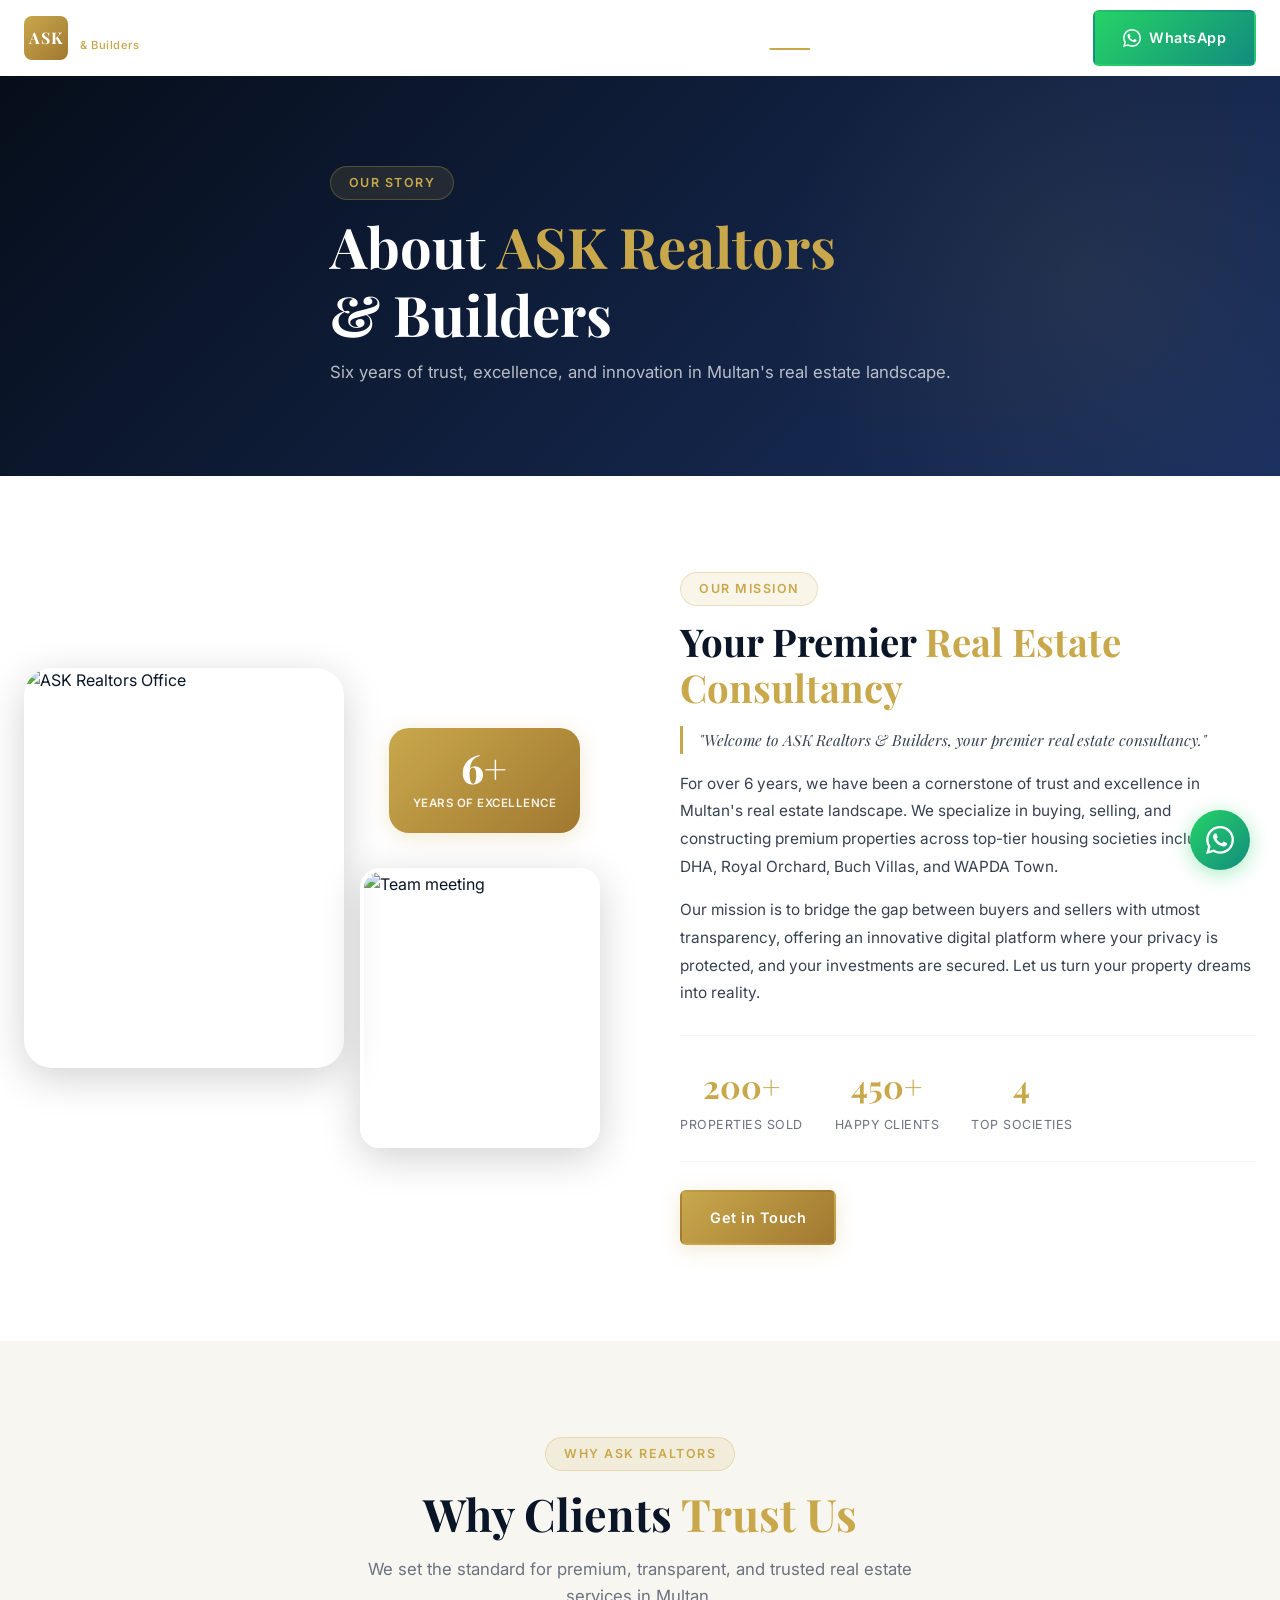
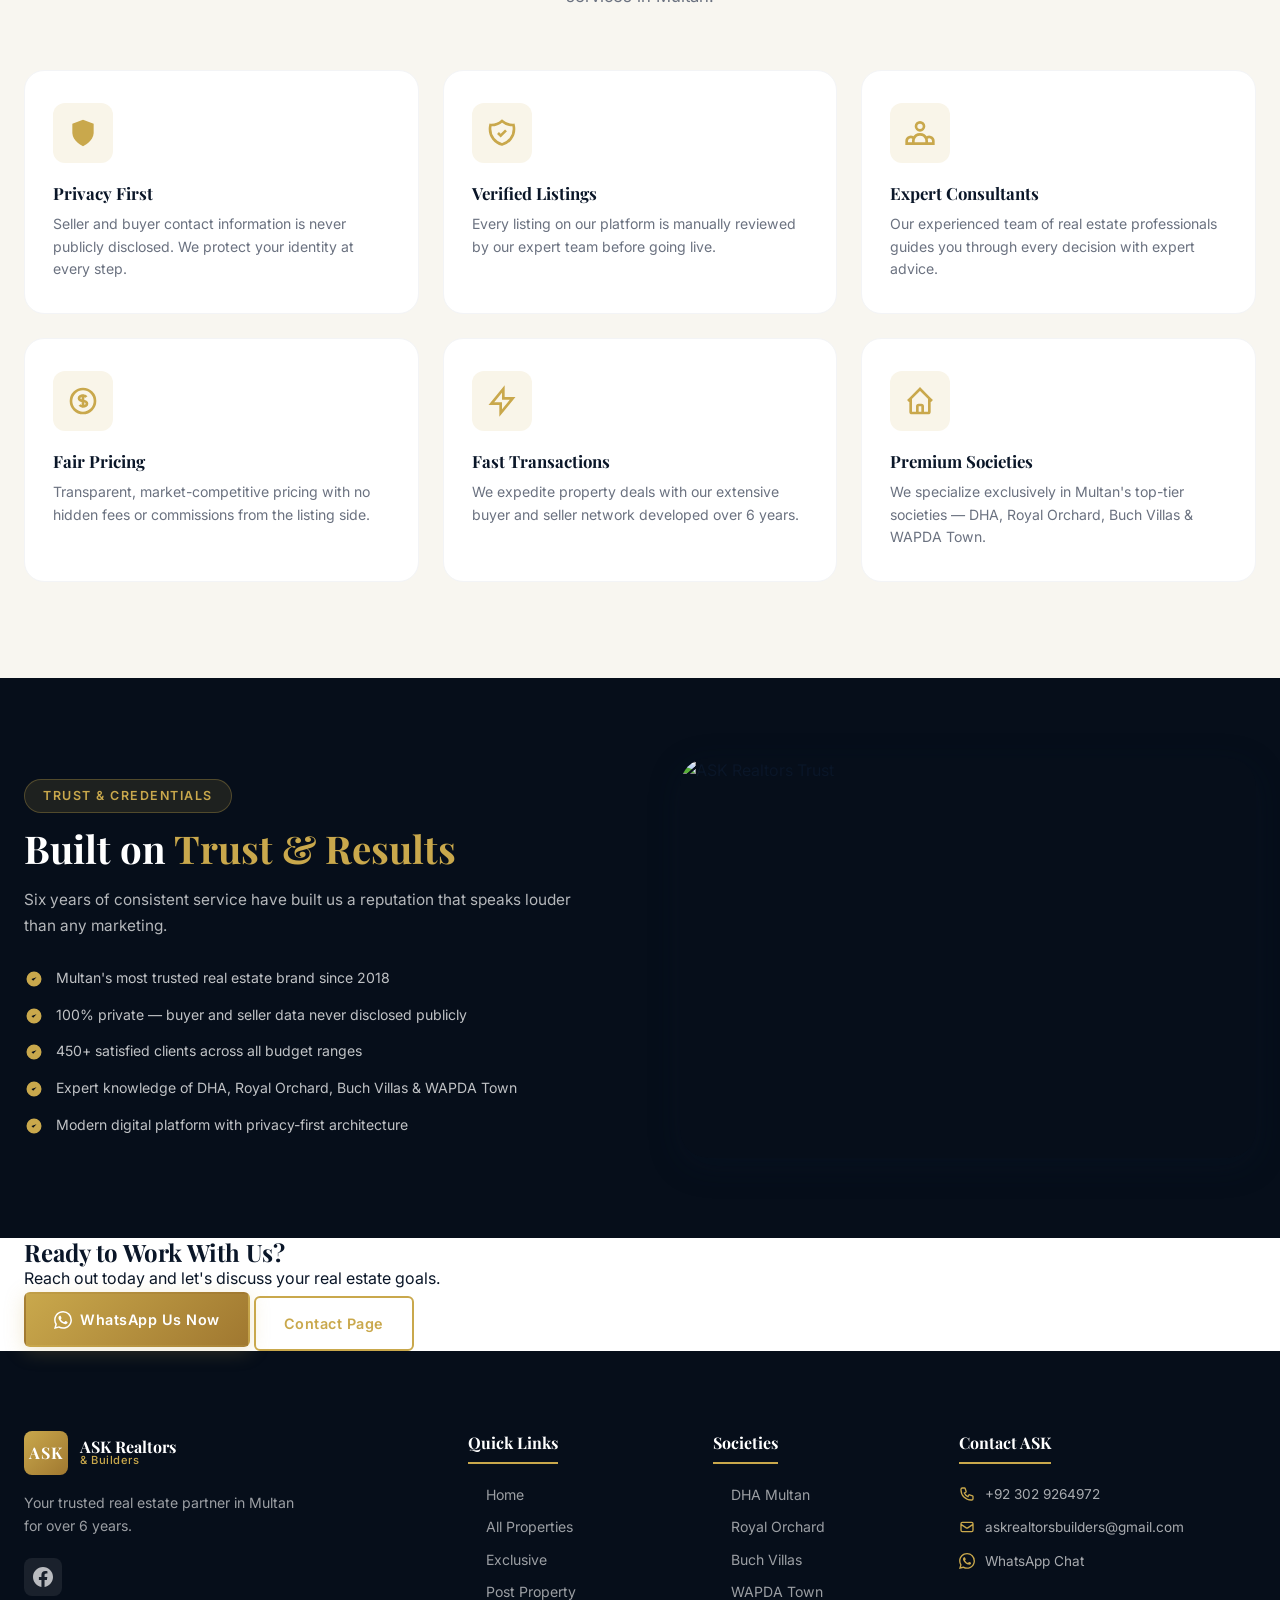
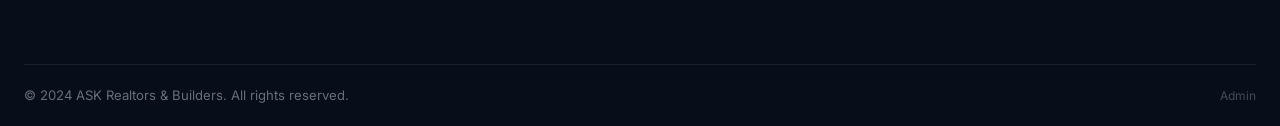
==== about.html @ 7bc3d7b8 "Add files via upload" ====
<!DOCTYPE html>
<html lang="en">
<head>
  <meta charset="UTF-8" />
  <meta name="viewport" content="width=device-width, initial-scale=1.0" />
  <title>About Us | ASK Realtors & Builders</title>
  <meta name="description" content="ASK Realtors & Builders — 6 years of trust and excellence in Multan's real estate market. Learn about our story, mission, and values." />
  <link rel="preconnect" href="https://fonts.googleapis.com" />
  <link rel="preconnect" href="https://fonts.gstatic.com" crossorigin />
  <link href="https://fonts.googleapis.com/css2?family=Playfair+Display:wght@400;500;600;700;800&family=Inter:wght@300;400;500;600;700&display=swap" rel="stylesheet" />
  <link rel="stylesheet" href="css/main.css" />
  <link rel="stylesheet" href="css/about.css" />
</head>
<body>

<nav class="navbar scrolled" id="navbar">
  <div class="nav-container">
    <a href="index.html" class="nav-logo"><div class="logo-icon">ASK</div><div class="logo-text"><span class="logo-name">ASK Realtors</span><span class="logo-sub">& Builders</span></div></a>
    <ul class="nav-links" id="navLinks">
      <li><a href="index.html" class="nav-link">Home</a></li>
      <li><a href="listings.html" class="nav-link">Properties</a></li>
      <li><a href="exclusive.html" class="nav-link">Exclusive</a></li>
      <li><a href="submit.html" class="nav-link">Post Property</a></li>
      <li><a href="about.html" class="nav-link active">About</a></li>
      <li><a href="contact.html" class="nav-link">Contact</a></li>
    </ul>
    <div class="nav-cta"><a href="https://wa.me/923029264972" target="_blank" class="btn btn-whatsapp"><svg width="18" height="18" viewBox="0 0 24 24" fill="currentColor"><path d="M17.472 14.382c-.297-.149-1.758-.867-2.03-.967-.273-.099-.471-.148-.67.15-.197.297-.767.966-.94 1.164-.173.199-.347.223-.644.075-.297-.15-1.255-.463-2.39-1.475-.883-.788-1.48-1.761-1.653-2.059-.173-.297-.018-.458.13-.606.134-.133.298-.347.446-.52.149-.174.198-.298.298-.497.099-.198.05-.371-.025-.52-.075-.149-.669-1.612-.916-2.207-.242-.579-.487-.5-.669-.51-.173-.008-.371-.01-.57-.01-.198 0-.52.074-.792.372-.272.297-1.04 1.016-1.04 2.479 0 1.462 1.065 2.875 1.213 3.074.149.198 2.096 3.2 5.077 4.487.709.306 1.262.489 1.694.625.712.227 1.36.195 1.871.118.571-.085 1.758-.719 2.006-1.413.248-.694.248-1.289.173-1.413-.074-.124-.272-.198-.57-.347m-5.421 7.403h-.004a9.87 9.87 0 01-5.031-1.378l-.361-.214-3.741.982.998-3.648-.235-.374a9.86 9.86 0 01-1.51-5.26c.001-5.45 4.436-9.884 9.888-9.884 2.64 0 5.122 1.03 6.988 2.898a9.825 9.825 0 012.893 6.994c-.003 5.45-4.437 9.884-9.885 9.884m8.413-18.297A11.815 11.815 0 0012.05 0C5.495 0 .16 5.335.157 11.892c0 2.096.547 4.142 1.588 5.945L.057 24l6.305-1.654a11.882 11.882 0 005.683 1.448h.005c6.554 0 11.89-5.335 11.893-11.893a11.821 11.821 0 00-3.48-8.413z"/></svg>WhatsApp</a><button class="nav-toggle" id="navToggle"><span></span><span></span><span></span></button></div>
  </div>
</nav>

<!-- About Hero -->
<section class="about-hero">
  <div class="about-hero-overlay"></div>
  <div class="container">
    <div class="about-hero-content">
      <div class="section-badge">Our Story</div>
      <h1>About <span class="gold-text">ASK Realtors</span><br/>& Builders</h1>
      <p>Six years of trust, excellence, and innovation in Multan's real estate landscape.</p>
    </div>
  </div>
</section>

<!-- Brand Story -->
<section class="section about-story-section">
  <div class="container">
    <div class="story-grid">
      <div class="story-images">
        <img src="https://images.unsplash.com/photo-1600596542815-ffad4c1539a9?w=700&q=80" alt="ASK Realtors Office" class="story-img-main" loading="lazy" />
        <img src="https://images.unsplash.com/photo-1560472355-536de3962603?w=400&q=80" alt="Team meeting" class="story-img-sm" loading="lazy" />
        <div class="story-years-badge">
          <span class="years-num">6+</span>
          <span class="years-text">Years of Excellence</span>
        </div>
      </div>
      <div class="story-text">
        <div class="section-badge" style="text-align:left">Our Mission</div>
        <h2>Your Premier <span class="gold-text">Real Estate Consultancy</span></h2>
        <p class="story-quote">"Welcome to ASK Realtors & Builders, your premier real estate consultancy."</p>
        <p>For over 6 years, we have been a cornerstone of trust and excellence in Multan's real estate landscape. We specialize in buying, selling, and constructing premium properties across top-tier housing societies including DHA, Royal Orchard, Buch Villas, and WAPDA Town.</p>
        <p>Our mission is to bridge the gap between buyers and sellers with utmost transparency, offering an innovative digital platform where your privacy is protected, and your investments are secured. Let us turn your property dreams into reality.</p>
        <div class="story-highlights">
          <div class="highlight"><span class="highlight-num">200+</span><span class="highlight-label">Properties Sold</span></div>
          <div class="highlight"><span class="highlight-num">450+</span><span class="highlight-label">Happy Clients</span></div>
          <div class="highlight"><span class="highlight-num">4</span><span class="highlight-label">Top Societies</span></div>
        </div>
        <a href="contact.html" class="btn btn-gold">Get in Touch</a>
      </div>
    </div>
  </div>
</section>

<!-- Why Choose Us -->
<section class="section why-section">
  <div class="container">
    <div class="section-header">
      <div class="section-badge">Why ASK Realtors</div>
      <h2 class="section-title">Why Clients <span class="gold-text">Trust Us</span></h2>
      <p class="section-subtitle">We set the standard for premium, transparent, and trusted real estate services in Multan.</p>
    </div>
    <div class="why-grid">
      <div class="why-card">
        <div class="why-icon">
          <svg width="32" height="32" fill="currentColor" viewBox="0 0 24 24"><path d="M12 22s8-4 8-10V5l-8-3-8 3v7c0 6 8 10 8 10z"/></svg>
        </div>
        <h3>Privacy First</h3>
        <p>Seller and buyer contact information is never publicly disclosed. We protect your identity at every step.</p>
      </div>
      <div class="why-card">
        <div class="why-icon">
          <svg width="32" height="32" fill="none" stroke="currentColor" stroke-width="2" viewBox="0 0 24 24"><path d="M9 12l2 2 4-4m5.618-4.016A11.955 11.955 0 0112 2.944a11.955 11.955 0 01-8.618 3.04A12.02 12.02 0 003 9c0 5.591 3.824 10.29 9 11.622 5.176-1.332 9-6.03 9-11.622 0-1.042-.133-2.052-.382-3.016z"/></svg>
        </div>
        <h3>Verified Listings</h3>
        <p>Every listing on our platform is manually reviewed by our expert team before going live.</p>
      </div>
      <div class="why-card">
        <div class="why-icon">
          <svg width="32" height="32" fill="none" stroke="currentColor" stroke-width="2" viewBox="0 0 24 24"><path d="M17 20h5v-2a3 3 0 00-5.356-1.857M17 20H7m10 0v-2c0-.656-.126-1.283-.356-1.857M7 20H2v-2a3 3 0 015.356-1.857M7 20v-2c0-.656.126-1.283.356-1.857m0 0a5.002 5.002 0 019.288 0M15 7a3 3 0 11-6 0 3 3 0 016 0z"/></svg>
        </div>
        <h3>Expert Consultants</h3>
        <p>Our experienced team of real estate professionals guides you through every decision with expert advice.</p>
      </div>
      <div class="why-card">
        <div class="why-icon">
          <svg width="32" height="32" fill="none" stroke="currentColor" stroke-width="2" viewBox="0 0 24 24"><path d="M12 8c-1.657 0-3 .895-3 2s1.343 2 3 2 3 .895 3 2-1.343 2-3 2m0-8c1.11 0 2.08.402 2.599 1M12 8V7m0 1v8m0 0v1m0-1c-1.11 0-2.08-.402-2.599-1M21 12a9 9 0 11-18 0 9 9 0 0118 0z"/></svg>
        </div>
        <h3>Fair Pricing</h3>
        <p>Transparent, market-competitive pricing with no hidden fees or commissions from the listing side.</p>
      </div>
      <div class="why-card">
        <div class="why-icon">
          <svg width="32" height="32" fill="none" stroke="currentColor" stroke-width="2" viewBox="0 0 24 24"><path d="M13 10V3L4 14h7v7l9-11h-7z"/></svg>
        </div>
        <h3>Fast Transactions</h3>
        <p>We expedite property deals with our extensive buyer and seller network developed over 6 years.</p>
      </div>
      <div class="why-card">
        <div class="why-icon">
          <svg width="32" height="32" fill="none" stroke="currentColor" stroke-width="2" viewBox="0 0 24 24"><path d="M3 12l2-2m0 0l7-7 7 7M5 10v10a1 1 0 001 1h3m10-11l2 2m-2-2v10a1 1 0 01-1 1h-3m-6 0a1 1 0 001-1v-4a1 1 0 011-1h2a1 1 0 011 1v4a1 1 0 001 1m-6 0h6"/></svg>
        </div>
        <h3>Premium Societies</h3>
        <p>We specialize exclusively in Multan's top-tier societies — DHA, Royal Orchard, Buch Villas & WAPDA Town.</p>
      </div>
    </div>
  </div>
</section>

<!-- Trust Indicators -->
<section class="trust-section">
  <div class="container">
    <div class="trust-inner">
      <div class="trust-left">
        <div class="section-badge" style="text-align:left">Trust & Credentials</div>
        <h2>Built on <span class="gold-text">Trust & Results</span></h2>
        <p>Six years of consistent service have built us a reputation that speaks louder than any marketing.</p>
        <div class="trust-list">
          <div class="trust-item"><svg width="20" height="20" fill="currentColor" viewBox="0 0 24 24" style="color:var(--gold)"><path d="M9 12l2 2 4-4m6 2a9 9 0 11-18 0 9 9 0 0118 0z"/></svg><span>Multan's most trusted real estate brand since 2018</span></div>
          <div class="trust-item"><svg width="20" height="20" fill="currentColor" viewBox="0 0 24 24" style="color:var(--gold)"><path d="M9 12l2 2 4-4m6 2a9 9 0 11-18 0 9 9 0 0118 0z"/></svg><span>100% private — buyer and seller data never disclosed publicly</span></div>
          <div class="trust-item"><svg width="20" height="20" fill="currentColor" viewBox="0 0 24 24" style="color:var(--gold)"><path d="M9 12l2 2 4-4m6 2a9 9 0 11-18 0 9 9 0 0118 0z"/></svg><span>450+ satisfied clients across all budget ranges</span></div>
          <div class="trust-item"><svg width="20" height="20" fill="currentColor" viewBox="0 0 24 24" style="color:var(--gold)"><path d="M9 12l2 2 4-4m6 2a9 9 0 11-18 0 9 9 0 0118 0z"/></svg><span>Expert knowledge of DHA, Royal Orchard, Buch Villas & WAPDA Town</span></div>
          <div class="trust-item"><svg width="20" height="20" fill="currentColor" viewBox="0 0 24 24" style="color:var(--gold)"><path d="M9 12l2 2 4-4m6 2a9 9 0 11-18 0 9 9 0 0118 0z"/></svg><span>Modern digital platform with privacy-first architecture</span></div>
        </div>
      </div>
      <div class="trust-right">
        <img src="https://images.unsplash.com/photo-1582268611958-ebfd161ef9cf?w=600&q=80" alt="ASK Realtors Trust" class="trust-img" loading="lazy" />
      </div>
    </div>
  </div>
</section>

<!-- CTA Banner -->
<section class="cta-banner">
  <div class="container">
    <div class="cta-content">
      <h2>Ready to Work With Us?</h2>
      <p>Reach out today and let's discuss your real estate goals.</p>
      <div class="cta-btns">
        <a href="https://wa.me/923029264972" target="_blank" class="btn btn-gold"><svg width="18" height="18" viewBox="0 0 24 24" fill="currentColor"><path d="M17.472 14.382c-.297-.149-1.758-.867-2.03-.967-.273-.099-.471-.148-.67.15-.197.297-.767.966-.94 1.164-.173.199-.347.223-.644.075-.297-.15-1.255-.463-2.39-1.475-.883-.788-1.48-1.761-1.653-2.059-.173-.297-.018-.458.13-.606.134-.133.298-.347.446-.52.149-.174.198-.298.298-.497.099-.198.05-.371-.025-.52-.075-.149-.669-1.612-.916-2.207-.242-.579-.487-.5-.669-.51-.173-.008-.371-.01-.57-.01-.198 0-.52.074-.792.372-.272.297-1.04 1.016-1.04 2.479 0 1.462 1.065 2.875 1.213 3.074.149.198 2.096 3.2 5.077 4.487.709.306 1.262.489 1.694.625.712.227 1.36.195 1.871.118.571-.085 1.758-.719 2.006-1.413.248-.694.248-1.289.173-1.413-.074-.124-.272-.198-.57-.347m-5.421 7.403h-.004a9.87 9.87 0 01-5.031-1.378l-.361-.214-3.741.982.998-3.648-.235-.374a9.86 9.86 0 01-1.51-5.26c.001-5.45 4.436-9.884 9.888-9.884 2.64 0 5.122 1.03 6.988 2.898a9.825 9.825 0 012.893 6.994c-.003 5.45-4.437 9.884-9.885 9.884m8.413-18.297A11.815 11.815 0 0012.05 0C5.495 0 .16 5.335.157 11.892c0 2.096.547 4.142 1.588 5.945L.057 24l6.305-1.654a11.882 11.882 0 005.683 1.448h.005c6.554 0 11.89-5.335 11.893-11.893a11.821 11.821 0 00-3.48-8.413z"/></svg>WhatsApp Us Now</a>
        <a href="contact.html" class="btn btn-outline-gold">Contact Page</a>
      </div>
    </div>
  </div>
</section>

<!-- Footer -->
<footer class="footer">
  <div class="container">
    <div class="footer-grid">
      <div class="footer-brand"><div class="footer-logo nav-logo"><div class="logo-icon">ASK</div><div class="logo-text"><span class="logo-name">ASK Realtors</span><span class="logo-sub">& Builders</span></div></div><p>Your trusted real estate partner in Multan for over 6 years.</p><div class="social-links"><a href="https://facebook.com/askrealtorsbuilders" target="_blank" class="social-link"><svg width="20" height="20" fill="currentColor" viewBox="0 0 24 24"><path d="M24 12.073c0-6.627-5.373-12-12-12s-12 5.373-12 12c0 5.99 4.388 10.954 10.125 11.854v-8.385H7.078v-3.47h3.047V9.43c0-3.007 1.792-4.669 4.533-4.669 1.312 0 2.686.235 2.686.235v2.953H15.83c-1.491 0-1.956.925-1.956 1.874v2.25h3.328l-.532 3.47h-2.796v8.385C19.612 23.027 24 18.062 24 12.073z"/></svg></a></div></div>
      <div class="footer-col"><h4>Quick Links</h4><ul><li><a href="index.html">Home</a></li><li><a href="listings.html">All Properties</a></li><li><a href="exclusive.html">Exclusive</a></li><li><a href="submit.html">Post Property</a></li></ul></div>
      <div class="footer-col"><h4>Societies</h4><ul><li><a href="listings.html?society=DHA">DHA Multan</a></li><li><a href="listings.html?society=Royal+Orchard">Royal Orchard</a></li><li><a href="listings.html?society=Buch+Villas">Buch Villas</a></li><li><a href="listings.html?society=WAPDA+Town">WAPDA Town</a></li></ul></div>
      <div class="footer-col"><h4>Contact ASK</h4><div class="footer-contact"><a href="tel:+923029264972" class="contact-item"><svg width="16" height="16" fill="none" stroke="currentColor" stroke-width="2" viewBox="0 0 24 24"><path d="M3 5a2 2 0 012-2h3.28a1 1 0 01.948.684l1.498 4.493a1 1 0 01-.502 1.21l-2.257 1.13a11.042 11.042 0 005.516 5.516l1.13-2.257a1 1 0 011.21-.502l4.493 1.498a1 1 0 01.684.949V19a2 2 0 01-2 2h-1C9.716 21 3 14.284 3 6V5z"/></svg>+92 302 9264972</a><a href="mailto:askrealtorsbuilders@gmail.com" class="contact-item"><svg width="16" height="16" fill="none" stroke="currentColor" stroke-width="2" viewBox="0 0 24 24"><path d="M3 8l7.89 5.26a2 2 0 002.22 0L21 8M5 19h14a2 2 0 002-2V7a2 2 0 00-2-2H5a2 2 0 00-2 2v10a2 2 0 002 2z"/></svg>askrealtorsbuilders@gmail.com</a><a href="https://wa.me/923029264972" target="_blank" class="contact-item"><svg width="16" height="16" fill="currentColor" viewBox="0 0 24 24"><path d="M17.472 14.382c-.297-.149-1.758-.867-2.03-.967-.273-.099-.471-.148-.67.15-.197.297-.767.966-.94 1.164-.173.199-.347.223-.644.075-.297-.15-1.255-.463-2.39-1.475-.883-.788-1.48-1.761-1.653-2.059-.173-.297-.018-.458.13-.606.134-.133.298-.347.446-.52.149-.174.198-.298.298-.497.099-.198.05-.371-.025-.52-.075-.149-.669-1.612-.916-2.207-.242-.579-.487-.5-.669-.51-.173-.008-.371-.01-.57-.01-.198 0-.52.074-.792.372-.272.297-1.04 1.016-1.04 2.479 0 1.462 1.065 2.875 1.213 3.074.149.198 2.096 3.2 5.077 4.487.709.306 1.262.489 1.694.625.712.227 1.36.195 1.871.118.571-.085 1.758-.719 2.006-1.413.248-.694.248-1.289.173-1.413-.074-.124-.272-.198-.57-.347m-5.421 7.403h-.004a9.87 9.87 0 01-5.031-1.378l-.361-.214-3.741.982.998-3.648-.235-.374a9.86 9.86 0 01-1.51-5.26c.001-5.45 4.436-9.884 9.888-9.884 2.64 0 5.122 1.03 6.988 2.898a9.825 9.825 0 012.893 6.994c-.003 5.45-4.437 9.884-9.885 9.884m8.413-18.297A11.815 11.815 0 0012.05 0C5.495 0 .16 5.335.157 11.892c0 2.096.547 4.142 1.588 5.945L.057 24l6.305-1.654a11.882 11.882 0 005.683 1.448h.005c6.554 0 11.89-5.335 11.893-11.893a11.821 11.821 0 00-3.48-8.413z"/></svg>WhatsApp Chat</a></div></div>
    </div>
    <div class="footer-bottom"><p>&copy; 2024 ASK Realtors & Builders. All rights reserved.</p><a href="admin/login.html" class="admin-link">Admin</a></div>
  </div>
</footer>

<a href="https://wa.me/923029264972" target="_blank" class="whatsapp-float"><svg width="28" height="28" viewBox="0 0 24 24" fill="currentColor"><path d="M17.472 14.382c-.297-.149-1.758-.867-2.03-.967-.273-.099-.471-.148-.67.15-.197.297-.767.966-.94 1.164-.173.199-.347.223-.644.075-.297-.15-1.255-.463-2.39-1.475-.883-.788-1.48-1.761-1.653-2.059-.173-.297-.018-.458.13-.606.134-.133.298-.347.446-.52.149-.174.198-.298.298-.497.099-.198.05-.371-.025-.52-.075-.149-.669-1.612-.916-2.207-.242-.579-.487-.5-.669-.51-.173-.008-.371-.01-.57-.01-.198 0-.52.074-.792.372-.272.297-1.04 1.016-1.04 2.479 0 1.462 1.065 2.875 1.213 3.074.149.198 2.096 3.2 5.077 4.487.709.306 1.262.489 1.694.625.712.227 1.36.195 1.871.118.571-.085 1.758-.719 2.006-1.413.248-.694.248-1.289.173-1.413-.074-.124-.272-.198-.57-.347m-5.421 7.403h-.004a9.87 9.87 0 01-5.031-1.378l-.361-.214-3.741.982.998-3.648-.235-.374a9.86 9.86 0 01-1.51-5.26c.001-5.45 4.436-9.884 9.888-9.884 2.64 0 5.122 1.03 6.988 2.898a9.825 9.825 0 012.893 6.994c-.003 5.45-4.437 9.884-9.885 9.884m8.413-18.297A11.815 11.815 0 0012.05 0C5.495 0 .16 5.335.157 11.892c0 2.096.547 4.142 1.588 5.945L.057 24l6.305-1.654a11.882 11.882 0 005.683 1.448h.005c6.554 0 11.89-5.335 11.893-11.893a11.821 11.821 0 00-3.48-8.413z"/></svg><span class="wa-tooltip">Chat with us!</span></a>

<script src="js/data.js"></script>
<script src="js/main.js"></script>
</body>
</html>
---- css/main.css ----
/* ===================================================
   ASK REALTORS & BUILDERS — MAIN CSS
   Design System: Navy Blue + Gold + Crisp White
   =================================================== */

/* --- CSS Variables / Design Tokens --- */
:root {
  --navy: #0a1628;
  --navy-dark: #060e1a;
  --navy-mid: #122040;
  --navy-light: #1a3060;
  --gold: #c9a84c;
  --gold-light: #e5c570;
  --gold-dark: #a07830;
  --gold-pale: rgba(201, 168, 76, 0.12);
  --white: #ffffff;
  --off-white: #f8f6f0;
  --gray-50: #f9fafb;
  --gray-100: #f3f4f6;
  --gray-200: #e5e7eb;
  --gray-400: #9ca3af;
  --gray-600: #4b5563;
  --gray-700: #374151;
  --text-primary: #0a1628;
  --text-secondary: #374151;
  --text-muted: #6b7280;
  --success: #10b981;
  --error: #ef4444;
  --warn: #f59e0b;

  --font-heading: 'Playfair Display', Georgia, serif;
  --font-body: 'Inter', system-ui, sans-serif;

  --radius-sm: 6px;
  --radius-md: 12px;
  --radius-lg: 20px;
  --radius-xl: 28px;

  --shadow-sm: 0 1px 3px rgba(0,0,0,0.08), 0 1px 2px rgba(0,0,0,0.06);
  --shadow-md: 0 4px 16px rgba(0,0,0,0.12);
  --shadow-lg: 0 10px 40px rgba(0,0,0,0.18);
  --shadow-gold: 0 4px 20px rgba(201,168,76,0.25);
  --shadow-navy: 0 8px 30px rgba(10,22,40,0.35);

  --transition: all 0.3s cubic-bezier(0.4,0,0.2,1);
  --transition-slow: all 0.5s cubic-bezier(0.4,0,0.2,1);

  --container: 1280px;
  --nav-height: 76px;
}

/* --- Reset & Base --- */
*, *::before, *::after { box-sizing: border-box; margin: 0; padding: 0; }

html {
  scroll-behavior: smooth;
  font-size: 16px;
}

body {
  font-family: var(--font-body);
  color: var(--text-primary);
  background: var(--white);
  line-height: 1.6;
  -webkit-font-smoothing: antialiased;
}

img { max-width: 100%; display: block; }
a { text-decoration: none; color: inherit; }
ul { list-style: none; }
button { cursor: pointer; font-family: inherit; border: none; }
input, select, textarea { font-family: inherit; }

/* --- Container --- */
.container {
  max-width: var(--container);
  margin: 0 auto;
  padding: 0 24px;
}

/* --- Typography --- */
h1, h2, h3, h4, h5 {
  font-family: var(--font-heading);
  line-height: 1.2;
  color: var(--navy);
}

.gold-text { color: var(--gold); }
.navy-text { color: var(--navy); }
.white-text { color: var(--white); }

/* --- Buttons --- */
.btn {
  display: inline-flex;
  align-items: center;
  gap: 8px;
  padding: 14px 28px;
  border-radius: var(--radius-sm);
  font-size: 0.9rem;
  font-weight: 600;
  letter-spacing: 0.5px;
  transition: var(--transition);
  cursor: pointer;
  border: 2px solid transparent;
  white-space: nowrap;
}

.btn-gold {
  background: linear-gradient(135deg, var(--gold), var(--gold-dark));
  color: var(--white);
  box-shadow: var(--shadow-gold);
}
.btn-gold:hover {
  background: linear-gradient(135deg, var(--gold-light), var(--gold));
  transform: translateY(-2px);
  box-shadow: 0 8px 30px rgba(201,168,76,0.4);
}

.btn-navy {
  background: var(--navy);
  color: var(--white);
  box-shadow: var(--shadow-navy);
}
.btn-navy:hover {
  background: var(--navy-light);
  transform: translateY(-2px);
}

.btn-outline-white {
  background: transparent;
  border-color: rgba(255,255,255,0.7);
  color: var(--white);
}
.btn-outline-white:hover {
  background: rgba(255,255,255,0.1);
  border-color: var(--white);
}

.btn-outline-gold {
  background: transparent;
  border-color: var(--gold);
  color: var(--gold);
}
.btn-outline-gold:hover {
  background: var(--gold);
  color: var(--white);
}

.btn-whatsapp {
  background: linear-gradient(135deg, #25D366, #128C7E);
  color: var(--white);
}
.btn-whatsapp:hover {
  background: linear-gradient(135deg, #20bd5a, #0e7a6e);
  transform: translateY(-2px);
  box-shadow: 0 8px 24px rgba(37,211,102,0.3);
}

.btn-full { width: 100%; justify-content: center; }
.btn-sm { padding: 10px 20px; font-size: 0.82rem; }

/* --- Section Base --- */
.section { padding: 96px 0; }

.section-header {
  text-align: center;
  margin-bottom: 60px;
}

.section-badge {
  display: inline-block;
  background: var(--gold-pale);
  color: var(--gold);
  border: 1px solid rgba(201,168,76,0.3);
  padding: 6px 18px;
  border-radius: 50px;
  font-size: 0.78rem;
  font-weight: 600;
  letter-spacing: 1.5px;
  text-transform: uppercase;
  margin-bottom: 16px;
}

.section-title {
  font-size: clamp(1.8rem, 3.5vw, 2.8rem);
  margin-bottom: 16px;
}

.section-subtitle {
  color: var(--text-muted);
  font-size: 1.05rem;
  max-width: 600px;
  margin: 0 auto;
}

/* --- Navigation --- */
.navbar {
  position: fixed;
  top: 0;
  left: 0;
  right: 0;
  z-index: 1000;
  height: var(--nav-height);
  transition: var(--transition);
  background: transparent;
}

.navbar.scrolled {
  background: rgba(10, 22, 40, 0.97);
  backdrop-filter: blur(20px);
  box-shadow: 0 2px 20px rgba(0,0,0,0.2);
}

.nav-container {
  max-width: var(--container);
  margin: 0 auto;
  padding: 0 24px;
  height: 100%;
  display: flex;
  align-items: center;
  justify-content: space-between;
  gap: 32px;
}

.nav-logo {
  display: flex;
  align-items: center;
  gap: 12px;
  flex-shrink: 0;
}

.logo-icon {
  width: 44px;
  height: 44px;
  background: linear-gradient(135deg, var(--gold), var(--gold-dark));
  border-radius: 8px;
  display: flex;
  align-items: center;
  justify-content: center;
  font-family: var(--font-heading);
  font-weight: 700;
  color: var(--white);
  font-size: 1rem;
  letter-spacing: 1px;
  flex-shrink: 0;
}

.logo-text {
  display: flex;
  flex-direction: column;
  line-height: 1;
}
.logo-name {
  font-family: var(--font-heading);
  font-weight: 700;
  font-size: 1rem;
  color: var(--white);
}
.logo-sub {
  font-size: 0.7rem;
  color: var(--gold);
  font-weight: 500;
  letter-spacing: 0.5px;
}

.nav-links {
  display: flex;
  align-items: center;
  gap: 4px;
  flex: 1;
  justify-content: center;
}

.nav-link {
  color: rgba(255,255,255,0.85);
  font-size: 0.88rem;
  font-weight: 500;
  padding: 8px 14px;
  border-radius: var(--radius-sm);
  transition: var(--transition);
  position: relative;
}
.nav-link::after {
  content: '';
  position: absolute;
  bottom: 4px;
  left: 50%;
  transform: translateX(-50%);
  width: 0;
  height: 2px;
  background: var(--gold);
  border-radius: 2px;
  transition: var(--transition);
}
.nav-link:hover, .nav-link.active {
  color: var(--white);
}
.nav-link:hover::after, .nav-link.active::after { width: 60%; }

.nav-cta {
  display: flex;
  align-items: center;
  gap: 12px;
  flex-shrink: 0;
}

.nav-toggle {
  display: none;
  flex-direction: column;
  gap: 5px;
  background: none;
  padding: 8px;
}
.nav-toggle span {
  display: block;
  width: 24px;
  height: 2px;
  background: var(--white);
  border-radius: 2px;
  transition: var(--transition);
}

/* --- Property Card --- */
.listings-grid {
  display: grid;
  grid-template-columns: repeat(auto-fill, minmax(320px, 1fr));
  gap: 28px;
}

.property-card {
  background: var(--white);
  border-radius: var(--radius-lg);
  overflow: hidden;
  box-shadow: var(--shadow-md);
  transition: var(--transition);
  border: 1px solid var(--gray-100);
  position: relative;
}
.property-card:hover {
  transform: translateY(-6px);
  box-shadow: var(--shadow-lg);
}

.card-img-wrap {
  position: relative;
  height: 230px;
  overflow: hidden;
}
.card-img-wrap img {
  width: 100%;
  height: 100%;
  object-fit: cover;
  transition: transform 0.5s ease;
}
.property-card:hover .card-img-wrap img { transform: scale(1.06); }

.card-badge {
  position: absolute;
  top: 14px;
  left: 14px;
  background: var(--navy);
  color: var(--white);
  padding: 4px 12px;
  border-radius: 50px;
  font-size: 0.72rem;
  font-weight: 600;
  letter-spacing: 0.5px;
  text-transform: uppercase;
}
.card-badge.exclusive {
  background: linear-gradient(135deg, var(--gold), var(--gold-dark));
}
.card-badge.featured {
  background: linear-gradient(135deg, #7c3aed, #5b21b6);
}

.card-price-tag {
  position: absolute;
  bottom: 14px;
  right: 14px;
  background: rgba(10,22,40,0.9);
  backdrop-filter: blur(10px);
  color: var(--gold-light);
  padding: 6px 14px;
  border-radius: 6px;
  font-size: 0.9rem;
  font-weight: 700;
}

.card-body { padding: 20px; }

.card-location {
  display: flex;
  align-items: center;
  gap: 4px;
  color: var(--text-muted);
  font-size: 0.8rem;
  margin-bottom: 8px;
}
.card-location svg { flex-shrink: 0; }

.card-title {
  font-size: 1.1rem;
  font-weight: 700;
  color: var(--navy);
  margin-bottom: 12px;
  font-family: var(--font-heading);
  display: -webkit-box;
  -webkit-line-clamp: 2;
  -webkit-box-orient: vertical;
  overflow: hidden;
}

.card-features {
  display: flex;
  gap: 12px;
  flex-wrap: wrap;
  margin-bottom: 16px;
}
.card-feature {
  display: flex;
  align-items: center;
  gap: 4px;
  font-size: 0.78rem;
  color: var(--text-secondary);
  background: var(--gray-100);
  padding: 4px 10px;
  border-radius: 4px;
}

.card-footer {
  display: flex;
  gap: 10px;
  padding-top: 16px;
  border-top: 1px solid var(--gray-100);
}
.card-footer .btn {
  flex: 1;
  justify-content: center;
  padding: 10px 12px;
  font-size: 0.8rem;
}

/* --- Stats Strip --- */
.stats-strip {
  background: var(--navy);
  padding: 40px 0;
}

.stats-grid {
  display: grid;
  grid-template-columns: repeat(4, 1fr);
  gap: 24px;
  text-align: center;
}

.stat-item {
  padding: 16px;
  border-right: 1px solid rgba(255,255,255,0.1);
}
.stat-item:last-child { border-right: none; }

.stat-number {
  font-family: var(--font-heading);
  font-size: 2.5rem;
  font-weight: 700;
  color: var(--gold);
}
.stat-suffix {
  font-family: var(--font-heading);
  font-size: 1.8rem;
  color: var(--gold);
}
.stat-label {
  display: block;
  color: rgba(255,255,255,0.7);
  font-size: 0.85rem;
  margin-top: 4px;
}

/* --- WhatsApp Float --- */
.whatsapp-float {
  position: fixed;
  bottom: 30px;
  right: 30px;
  z-index: 999;
  width: 60px;
  height: 60px;
  background: linear-gradient(135deg, #25D366, #128C7E);
  border-radius: 50%;
  display: flex;
  align-items: center;
  justify-content: center;
  color: var(--white);
  box-shadow: 0 4px 20px rgba(37,211,102,0.4);
  transition: var(--transition);
  animation: float 3s ease-in-out infinite;
}
.whatsapp-float:hover {
  transform: scale(1.12);
  box-shadow: 0 8px 30px rgba(37,211,102,0.5);
}

@keyframes float {
  0%, 100% { transform: translateY(0); }
  50% { transform: translateY(-6px); }
}

.wa-tooltip {
  position: absolute;
  right: 70px;
  background: var(--navy);
  color: var(--white);
  padding: 6px 12px;
  border-radius: 6px;
  font-size: 0.78rem;
  white-space: nowrap;
  opacity: 0;
  pointer-events: none;
  transition: var(--transition);
}
.whatsapp-float:hover .wa-tooltip { opacity: 1; }
.wa-tooltip::after {
  content: '';
  position: absolute;
  right: -6px;
  top: 50%;
  transform: translateY(-50%);
  border: 6px solid transparent;
  border-left-color: var(--navy);
  border-right: 0;
}

/* --- Modal --- */
.modal-overlay {
  position: fixed;
  inset: 0;
  background: rgba(10,22,40,0.75);
  backdrop-filter: blur(8px);
  z-index: 2000;
  display: flex;
  align-items: center;
  justify-content: center;
  padding: 20px;
  opacity: 0;
  pointer-events: none;
  transition: var(--transition);
}
.modal-overlay.open {
  opacity: 1;
  pointer-events: all;
}

.modal {
  background: var(--white);
  border-radius: var(--radius-xl);
  padding: 40px;
  max-width: 500px;
  width: 100%;
  position: relative;
  transform: scale(0.9) translateY(20px);
  transition: var(--transition);
  box-shadow: var(--shadow-lg);
}
.modal-overlay.open .modal {
  transform: scale(1) translateY(0);
}

.modal-close {
  position: absolute;
  top: 16px;
  right: 20px;
  font-size: 1.8rem;
  background: none;
  color: var(--gray-400);
  line-height: 1;
  transition: var(--transition);
}
.modal-close:hover { color: var(--navy); }

.modal-header { margin-bottom: 24px; }
.modal-header h3 {
  font-size: 1.5rem;
  color: var(--navy);
  margin-bottom: 6px;
}
.modal-header p { color: var(--text-muted); font-size: 0.9rem; }

.modal-form { display: flex; flex-direction: column; gap: 16px; }

.modal-actions { display: flex; flex-direction: column; gap: 10px; margin-top: 8px; }

/* --- Form Elements --- */
.form-group { display: flex; flex-direction: column; gap: 6px; }
.form-group label {
  font-size: 0.85rem;
  font-weight: 600;
  color: var(--navy);
}
.form-group input,
.form-group select,
.form-group textarea {
  padding: 12px 16px;
  border: 2px solid var(--gray-200);
  border-radius: var(--radius-sm);
  font-size: 0.9rem;
  transition: var(--transition);
  outline: none;
  background: var(--white);
  color: var(--text-primary);
  width: 100%;
}
.form-group input:focus,
.form-group select:focus,
.form-group textarea:focus {
  border-color: var(--gold);
  box-shadow: 0 0 0 3px var(--gold-pale);
}

/* --- Footer --- */
.footer {
  background: var(--navy-dark);
  color: rgba(255,255,255,0.8);
  padding: 80px 0 0;
}

.footer-grid {
  display: grid;
  grid-template-columns: 2fr 1fr 1fr 1.5fr;
  gap: 48px;
  padding-bottom: 60px;
  border-bottom: 1px solid rgba(255,255,255,0.08);
}

.footer-brand p {
  font-size: 0.88rem;
  line-height: 1.7;
  color: rgba(255,255,255,0.6);
  margin-top: 16px;
  max-width: 280px;
}

.footer-logo { margin-bottom: 4px; }

.social-links {
  display: flex;
  gap: 12px;
  margin-top: 20px;
}
.social-link {
  width: 38px;
  height: 38px;
  background: rgba(255,255,255,0.08);
  border-radius: 8px;
  display: flex;
  align-items: center;
  justify-content: center;
  color: rgba(255,255,255,0.7);
  transition: var(--transition);
}
.social-link:hover {
  background: var(--gold);
  color: var(--white);
  transform: translateY(-3px);
}

.footer-col h4 {
  font-family: var(--font-heading);
  font-size: 1rem;
  color: var(--white);
  margin-bottom: 20px;
  padding-bottom: 10px;
  border-bottom: 2px solid var(--gold);
  display: inline-block;
}

.footer-col ul { display: flex; flex-direction: column; gap: 10px; }
.footer-col ul a {
  color: rgba(255,255,255,0.6);
  font-size: 0.88rem;
  transition: var(--transition);
  display: flex;
  align-items: center;
  gap: 6px;
}
.footer-col ul a::before {
  content: '→';
  color: var(--gold);
  font-size: 0.8rem;
  opacity: 0;
  transition: var(--transition);
  transform: translateX(-6px);
}
.footer-col ul a:hover { color: var(--white); padding-left: 6px; }
.footer-col ul a:hover::before { opacity: 1; transform: translateX(0); }

.footer-contact { display: flex; flex-direction: column; gap: 12px; }
.contact-item {
  display: flex;
  align-items: flex-start;
  gap: 10px;
  font-size: 0.85rem;
  color: rgba(255,255,255,0.65);
  transition: var(--transition);
}
.contact-item:hover { color: var(--gold-light); }
.contact-item svg { flex-shrink: 0; margin-top: 2px; color: var(--gold); }

.footer-bottom {
  padding: 20px 0;
  display: flex;
  justify-content: space-between;
  align-items: center;
  font-size: 0.82rem;
  color: rgba(255,255,255,0.4);
}
.admin-link {
  color: rgba(255,255,255,0.25);
  font-size: 0.75rem;
  transition: var(--transition);
}
.admin-link:hover { color: var(--gold); }

/* --- Section CTA --- */
.section-cta { text-align: center; margin-top: 48px; }

/* --- Utility --- */
.privacy-shield {
  display: inline-flex;
  align-items: center;
  gap: 6px;
  background: rgba(16, 185, 129, 0.1);
  color: var(--success);
  border: 1px solid rgba(16,185,129,0.3);
  padding: 4px 12px;
  border-radius: 50px;
  font-size: 0.72rem;
  font-weight: 600;
}

/* --- Toast --- */
.toast {
  position: fixed;
  bottom: 100px;
  right: 30px;
  z-index: 3000;
  background: var(--navy);
  color: var(--white);
  padding: 16px 24px;
  border-radius: var(--radius-md);
  box-shadow: var(--shadow-lg);
  font-size: 0.88rem;
  display: flex;
  align-items: center;
  gap: 10px;
  transform: translateX(150%);
  transition: transform 0.4s cubic-bezier(0.4,0,0.2,1);
  border-left: 4px solid var(--gold);
  max-width: 320px;
}
.toast.show { transform: translateX(0); }
.toast.success { border-left-color: var(--success); }
.toast.error { border-left-color: var(--error); }

/* ===== RESPONSIVE ===== */
@media (max-width: 1024px) {
  .footer-grid { grid-template-columns: 1fr 1fr; gap: 36px; }
  .stats-grid { grid-template-columns: repeat(2, 1fr); }
  .stat-item { border-right: none; border-bottom: 1px solid rgba(255,255,255,0.1); }
  .stat-item:nth-child(3), .stat-item:last-child { border-bottom: none; }
}

@media (max-width: 768px) {
  .nav-links { display: none; position: fixed; top: var(--nav-height); left: 0; right: 0; background: var(--navy); padding: 20px; flex-direction: column; gap: 4px; border-bottom: 2px solid var(--gold-pale); }
  .nav-links.open { display: flex; }
  .nav-toggle { display: flex; }
  .nav-link { color: rgba(255,255,255,0.85); padding: 12px 16px; border-radius: var(--radius-sm); }
  .navbar.scrolled .nav-links { background: rgba(10,22,40,0.98); }

  .container { padding: 0 16px; }
  .section { padding: 64px 0; }
  .section-header { margin-bottom: 40px; }

  .footer-grid { grid-template-columns: 1fr; gap: 32px; }
  .footer-brand p, .footer-brand { max-width: 100%; }
  .footer-bottom { flex-direction: column; gap: 8px; text-align: center; }

  .listings-grid { grid-template-columns: 1fr; }
  .modal { padding: 24px 20px; }
  .btn { padding: 12px 20px; font-size: 0.85rem; }
}

@media (max-width: 480px) {
  .stats-grid { grid-template-columns: repeat(2, 1fr); }
  .nav-cta .btn-whatsapp span { display: none; }
}
---- css/about.css ----
/* ===== ABOUT PAGE CSS ===== */

.about-hero {
  height: 400px;
  position: relative;
  display: flex;
  align-items: center;
  margin-top: var(--nav-height);
  background: linear-gradient(135deg, var(--navy-dark) 0%, var(--navy-light) 100%);
  overflow: hidden;
}

.about-hero::after {
  content: '';
  position: absolute;
  right: -100px;
  top: -100px;
  width: 600px;
  height: 600px;
  background: radial-gradient(circle, rgba(201,168,76,0.08) 0%, transparent 70%);
}

.about-hero-overlay {
  position: absolute;
  inset: 0;
  background-image: url('https://images.unsplash.com/photo-1560472355-536de3962603?w=1920&q=60');
  background-size: cover;
  background-position: center;
  opacity: 0.1;
}

.about-hero-content {
  position: relative;
  z-index: 1;
}
.about-hero-content .section-badge { margin-bottom: 12px; }
.about-hero-content h1 { font-size: clamp(2rem, 4.5vw, 3.5rem); color: var(--white); margin-bottom: 12px; }
.about-hero-content p { color: rgba(255,255,255,0.7); font-size: 1.05rem; }

/* Story Section */
.about-story-section { background: var(--white); }

.story-grid {
  display: grid;
  grid-template-columns: 1fr 1fr;
  gap: 80px;
  align-items: center;
}

.story-images {
  position: relative;
  height: 480px;
}

.story-img-main {
  position: absolute;
  top: 0;
  left: 0;
  width: 320px;
  height: 400px;
  object-fit: cover;
  border-radius: var(--radius-xl);
  box-shadow: var(--shadow-lg);
}

.story-img-sm {
  position: absolute;
  bottom: 0;
  right: 0;
  width: 240px;
  height: 280px;
  object-fit: cover;
  border-radius: var(--radius-lg);
  box-shadow: var(--shadow-lg);
  border: 4px solid var(--white);
}

.story-years-badge {
  position: absolute;
  top: 60px;
  right: 20px;
  background: linear-gradient(135deg, var(--gold), var(--gold-dark));
  color: var(--white);
  border-radius: var(--radius-lg);
  padding: 20px 24px;
  text-align: center;
  box-shadow: var(--shadow-gold);
  z-index: 2;
}

.years-num {
  display: block;
  font-family: var(--font-heading);
  font-size: 2.5rem;
  font-weight: 800;
  line-height: 1;
}

.years-text {
  display: block;
  font-size: 0.72rem;
  font-weight: 600;
  letter-spacing: 0.5px;
  text-transform: uppercase;
  margin-top: 6px;
  opacity: 0.9;
}

.story-text .section-badge { display: inline-block; margin-bottom: 12px; }

.story-text h2 {
  font-size: clamp(1.8rem, 3vw, 2.4rem);
  margin-bottom: 16px;
}

.story-quote {
  font-family: var(--font-heading);
  font-style: italic;
  font-size: 1.1rem;
  color: var(--gold);
  border-left: 3px solid var(--gold);
  padding-left: 16px;
  margin-bottom: 20px;
}

.story-text p {
  color: var(--text-secondary);
  font-size: 0.96rem;
  line-height: 1.8;
  margin-bottom: 16px;
}

.story-highlights {
  display: flex;
  gap: 32px;
  margin: 28px 0;
  padding: 24px 0;
  border-top: 1px solid var(--gray-100);
  border-bottom: 1px solid var(--gray-100);
}

.highlight { text-align: center; }
.highlight-num {
  display: block;
  font-family: var(--font-heading);
  font-size: 2rem;
  font-weight: 700;
  color: var(--gold);
}
.highlight-label {
  font-size: 0.78rem;
  color: var(--text-muted);
  text-transform: uppercase;
  letter-spacing: 0.5px;
}

/* Why Section */
.why-section { background: var(--off-white); }

.why-grid {
  display: grid;
  grid-template-columns: repeat(3, 1fr);
  gap: 24px;
}

.why-card {
  background: var(--white);
  border: 1px solid var(--gray-100);
  border-radius: var(--radius-lg);
  padding: 32px 28px;
  transition: var(--transition);
  position: relative;
  overflow: hidden;
}
.why-card::after {
  content: '';
  position: absolute;
  bottom: 0;
  left: 0;
  right: 0;
  height: 3px;
  background: linear-gradient(135deg, var(--gold), var(--gold-dark));
  transform: scaleX(0);
  transition: var(--transition);
}
.why-card:hover { transform: translateY(-4px); box-shadow: var(--shadow-md); }
.why-card:hover::after { transform: scaleX(1); }

.why-icon {
  width: 60px;
  height: 60px;
  background: var(--gold-pale);
  border-radius: var(--radius-md);
  display: flex;
  align-items: center;
  justify-content: center;
  color: var(--gold);
  margin-bottom: 20px;
}

.why-card h3 {
  font-size: 1.05rem;
  margin-bottom: 10px;
}

.why-card p {
  font-size: 0.88rem;
  color: var(--text-muted);
  line-height: 1.6;
}

/* Trust Section */
.trust-section {
  background: var(--navy-dark);
  padding: 80px 0;
}

.trust-inner {
  display: grid;
  grid-template-columns: 1fr 1fr;
  gap: 80px;
  align-items: center;
}

.trust-left .section-badge { display: inline-block; margin-bottom: 12px; }
.trust-left h2 { font-size: clamp(1.8rem, 3vw, 2.4rem); color: var(--white); margin-bottom: 16px; }
.trust-left > p { color: rgba(255,255,255,0.7); font-size: 0.96rem; line-height: 1.7; margin-bottom: 28px; }

.trust-list { display: flex; flex-direction: column; gap: 14px; }
.trust-item { display: flex; align-items: flex-start; gap: 12px; font-size: 0.88rem; color: rgba(255,255,255,0.75); }
.trust-item svg { flex-shrink: 0; margin-top: 2px; }

.trust-right {}
.trust-img {
  width: 100%;
  border-radius: var(--radius-xl);
  box-shadow: var(--shadow-navy);
  object-fit: cover;
  height: 400px;
}

/* Responsive */
@media (max-width: 1024px) {
  .story-grid { grid-template-columns: 1fr; gap: 40px; }
  .story-images { height: 320px; }
  .story-img-main { width: 260px; height: 320px; }
  .story-img-sm { width: 180px; height: 220px; }
  .why-grid { grid-template-columns: repeat(2, 1fr); }
  .trust-inner { grid-template-columns: 1fr; gap: 40px; }
  .trust-img { height: 280px; }
}

@media (max-width: 768px) {
  .why-grid { grid-template-columns: 1fr; }
  .story-highlights { gap: 16px; justify-content: space-around; }
}
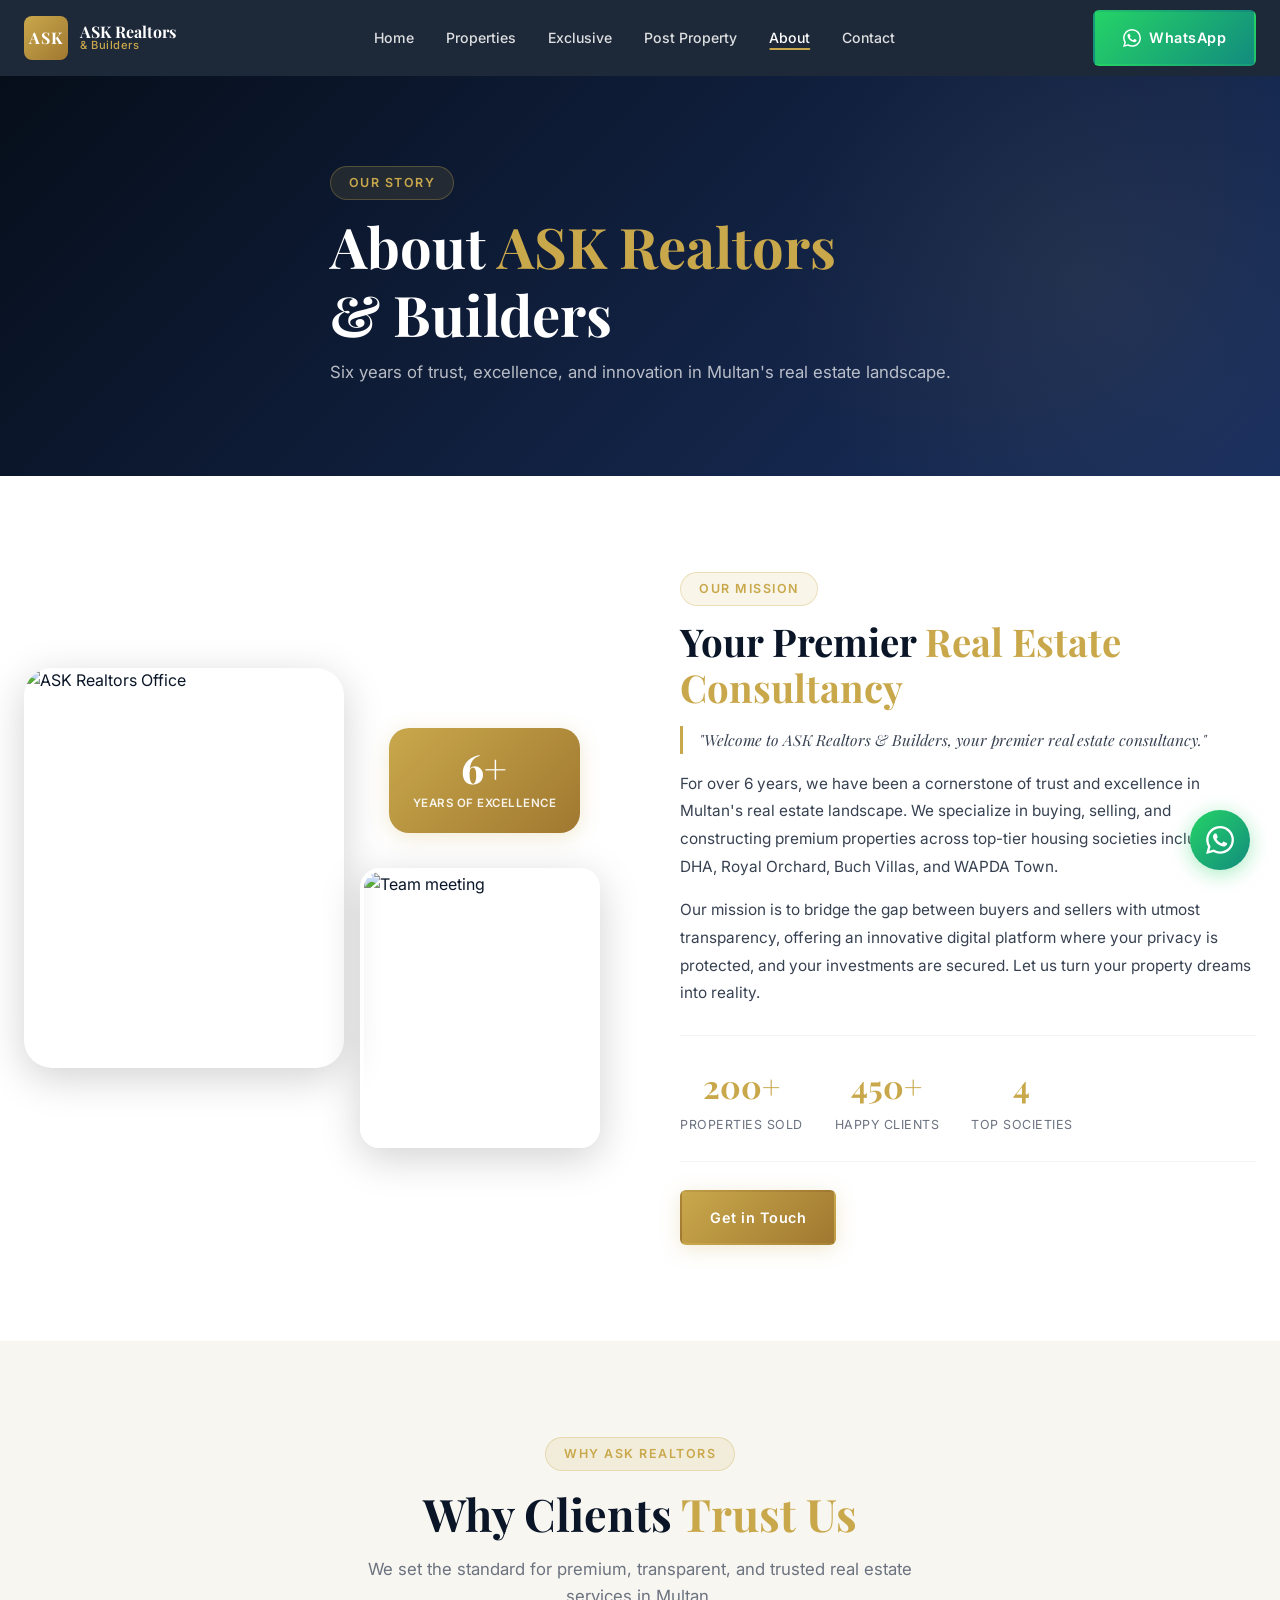
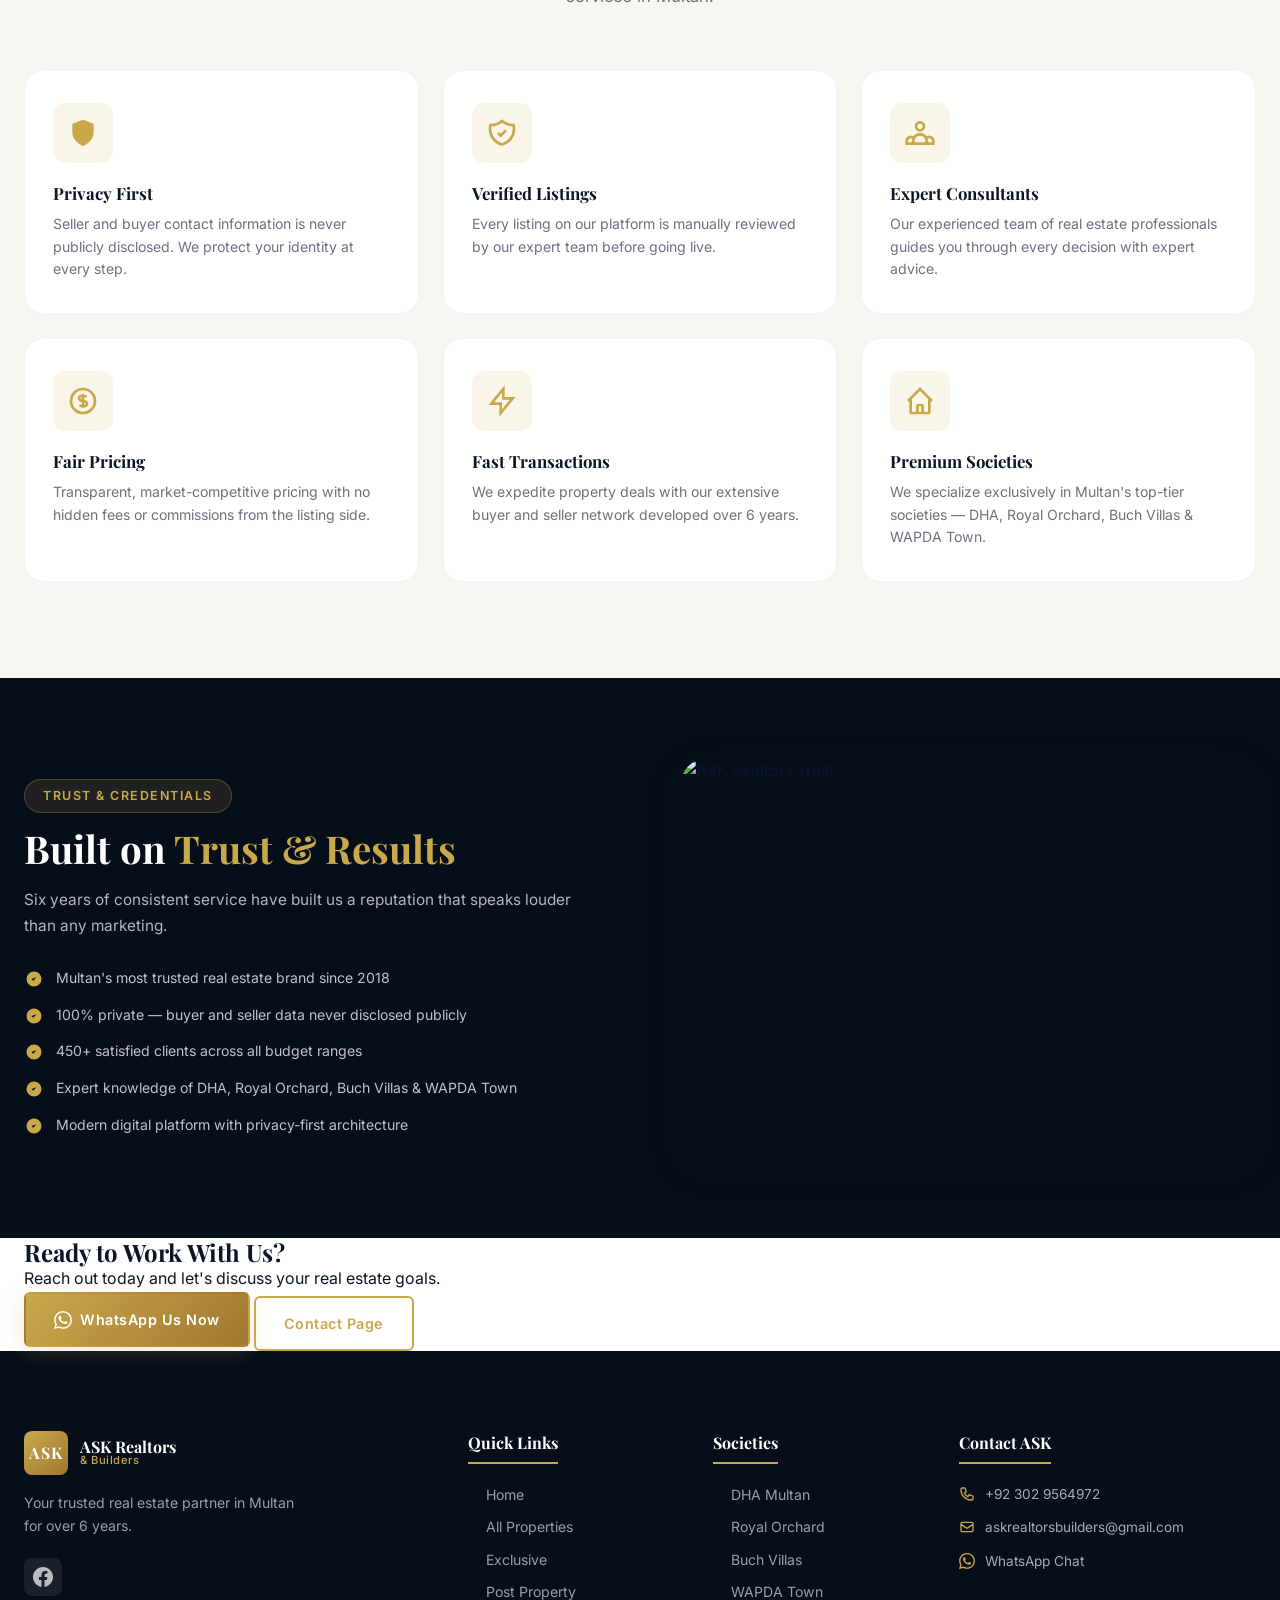
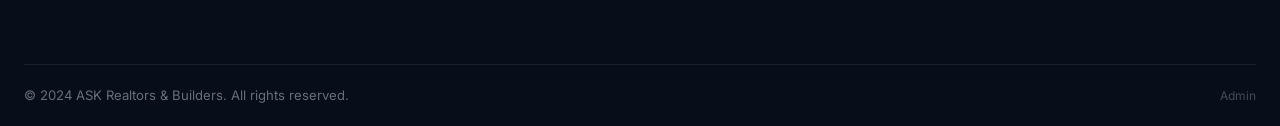
==== commit a73f23ea: "Add files via upload" ====
--- a/about.html
+++ b/about.html
@@ -1,4 +1,4 @@
-<!DOCTYPE html>
+﻿<!DOCTYPE html>
 <html lang="en">
 <head>
   <meta charset="UTF-8" />
@@ -24,7 +24,7 @@
       <li><a href="about.html" class="nav-link active">About</a></li>
       <li><a href="contact.html" class="nav-link">Contact</a></li>
     </ul>
-    <div class="nav-cta"><a href="https://wa.me/923029264972" target="_blank" class="btn btn-whatsapp"><svg width="18" height="18" viewBox="0 0 24 24" fill="currentColor"><path d="M17.472 14.382c-.297-.149-1.758-.867-2.03-.967-.273-.099-.471-.148-.67.15-.197.297-.767.966-.94 1.164-.173.199-.347.223-.644.075-.297-.15-1.255-.463-2.39-1.475-.883-.788-1.48-1.761-1.653-2.059-.173-.297-.018-.458.13-.606.134-.133.298-.347.446-.52.149-.174.198-.298.298-.497.099-.198.05-.371-.025-.52-.075-.149-.669-1.612-.916-2.207-.242-.579-.487-.5-.669-.51-.173-.008-.371-.01-.57-.01-.198 0-.52.074-.792.372-.272.297-1.04 1.016-1.04 2.479 0 1.462 1.065 2.875 1.213 3.074.149.198 2.096 3.2 5.077 4.487.709.306 1.262.489 1.694.625.712.227 1.36.195 1.871.118.571-.085 1.758-.719 2.006-1.413.248-.694.248-1.289.173-1.413-.074-.124-.272-.198-.57-.347m-5.421 7.403h-.004a9.87 9.87 0 01-5.031-1.378l-.361-.214-3.741.982.998-3.648-.235-.374a9.86 9.86 0 01-1.51-5.26c.001-5.45 4.436-9.884 9.888-9.884 2.64 0 5.122 1.03 6.988 2.898a9.825 9.825 0 012.893 6.994c-.003 5.45-4.437 9.884-9.885 9.884m8.413-18.297A11.815 11.815 0 0012.05 0C5.495 0 .16 5.335.157 11.892c0 2.096.547 4.142 1.588 5.945L.057 24l6.305-1.654a11.882 11.882 0 005.683 1.448h.005c6.554 0 11.89-5.335 11.893-11.893a11.821 11.821 0 00-3.48-8.413z"/></svg>WhatsApp</a><button class="nav-toggle" id="navToggle"><span></span><span></span><span></span></button></div>
+    <div class="nav-cta"><a href="https://wa.me/923029564972" target="_blank" class="btn btn-whatsapp"><svg width="18" height="18" viewBox="0 0 24 24" fill="currentColor"><path d="M17.472 14.382c-.297-.149-1.758-.867-2.03-.967-.273-.099-.471-.148-.67.15-.197.297-.767.966-.94 1.164-.173.199-.347.223-.644.075-.297-.15-1.255-.463-2.39-1.475-.883-.788-1.48-1.761-1.653-2.059-.173-.297-.018-.458.13-.606.134-.133.298-.347.446-.52.149-.174.198-.298.298-.497.099-.198.05-.371-.025-.52-.075-.149-.669-1.612-.916-2.207-.242-.579-.487-.5-.669-.51-.173-.008-.371-.01-.57-.01-.198 0-.52.074-.792.372-.272.297-1.04 1.016-1.04 2.479 0 1.462 1.065 2.875 1.213 3.074.149.198 2.096 3.2 5.077 4.487.709.306 1.262.489 1.694.625.712.227 1.36.195 1.871.118.571-.085 1.758-.719 2.006-1.413.248-.694.248-1.289.173-1.413-.074-.124-.272-.198-.57-.347m-5.421 7.403h-.004a9.87 9.87 0 01-5.031-1.378l-.361-.214-3.741.982.998-3.648-.235-.374a9.86 9.86 0 01-1.51-5.26c.001-5.45 4.436-9.884 9.888-9.884 2.64 0 5.122 1.03 6.988 2.898a9.825 9.825 0 012.893 6.994c-.003 5.45-4.437 9.884-9.885 9.884m8.413-18.297A11.815 11.815 0 0012.05 0C5.495 0 .16 5.335.157 11.892c0 2.096.547 4.142 1.588 5.945L.057 24l6.305-1.654a11.882 11.882 0 005.683 1.448h.005c6.554 0 11.89-5.335 11.893-11.893a11.821 11.821 0 00-3.48-8.413z"/></svg>WhatsApp</a><button class="nav-toggle" id="navToggle"><span></span><span></span><span></span></button></div>
   </div>
 </nav>
 
@@ -154,7 +154,7 @@
       <h2>Ready to Work With Us?</h2>
       <p>Reach out today and let's discuss your real estate goals.</p>
       <div class="cta-btns">
-        <a href="https://wa.me/923029264972" target="_blank" class="btn btn-gold"><svg width="18" height="18" viewBox="0 0 24 24" fill="currentColor"><path d="M17.472 14.382c-.297-.149-1.758-.867-2.03-.967-.273-.099-.471-.148-.67.15-.197.297-.767.966-.94 1.164-.173.199-.347.223-.644.075-.297-.15-1.255-.463-2.39-1.475-.883-.788-1.48-1.761-1.653-2.059-.173-.297-.018-.458.13-.606.134-.133.298-.347.446-.52.149-.174.198-.298.298-.497.099-.198.05-.371-.025-.52-.075-.149-.669-1.612-.916-2.207-.242-.579-.487-.5-.669-.51-.173-.008-.371-.01-.57-.01-.198 0-.52.074-.792.372-.272.297-1.04 1.016-1.04 2.479 0 1.462 1.065 2.875 1.213 3.074.149.198 2.096 3.2 5.077 4.487.709.306 1.262.489 1.694.625.712.227 1.36.195 1.871.118.571-.085 1.758-.719 2.006-1.413.248-.694.248-1.289.173-1.413-.074-.124-.272-.198-.57-.347m-5.421 7.403h-.004a9.87 9.87 0 01-5.031-1.378l-.361-.214-3.741.982.998-3.648-.235-.374a9.86 9.86 0 01-1.51-5.26c.001-5.45 4.436-9.884 9.888-9.884 2.64 0 5.122 1.03 6.988 2.898a9.825 9.825 0 012.893 6.994c-.003 5.45-4.437 9.884-9.885 9.884m8.413-18.297A11.815 11.815 0 0012.05 0C5.495 0 .16 5.335.157 11.892c0 2.096.547 4.142 1.588 5.945L.057 24l6.305-1.654a11.882 11.882 0 005.683 1.448h.005c6.554 0 11.89-5.335 11.893-11.893a11.821 11.821 0 00-3.48-8.413z"/></svg>WhatsApp Us Now</a>
+        <a href="https://wa.me/923029564972" target="_blank" class="btn btn-gold"><svg width="18" height="18" viewBox="0 0 24 24" fill="currentColor"><path d="M17.472 14.382c-.297-.149-1.758-.867-2.03-.967-.273-.099-.471-.148-.67.15-.197.297-.767.966-.94 1.164-.173.199-.347.223-.644.075-.297-.15-1.255-.463-2.39-1.475-.883-.788-1.48-1.761-1.653-2.059-.173-.297-.018-.458.13-.606.134-.133.298-.347.446-.52.149-.174.198-.298.298-.497.099-.198.05-.371-.025-.52-.075-.149-.669-1.612-.916-2.207-.242-.579-.487-.5-.669-.51-.173-.008-.371-.01-.57-.01-.198 0-.52.074-.792.372-.272.297-1.04 1.016-1.04 2.479 0 1.462 1.065 2.875 1.213 3.074.149.198 2.096 3.2 5.077 4.487.709.306 1.262.489 1.694.625.712.227 1.36.195 1.871.118.571-.085 1.758-.719 2.006-1.413.248-.694.248-1.289.173-1.413-.074-.124-.272-.198-.57-.347m-5.421 7.403h-.004a9.87 9.87 0 01-5.031-1.378l-.361-.214-3.741.982.998-3.648-.235-.374a9.86 9.86 0 01-1.51-5.26c.001-5.45 4.436-9.884 9.888-9.884 2.64 0 5.122 1.03 6.988 2.898a9.825 9.825 0 012.893 6.994c-.003 5.45-4.437 9.884-9.885 9.884m8.413-18.297A11.815 11.815 0 0012.05 0C5.495 0 .16 5.335.157 11.892c0 2.096.547 4.142 1.588 5.945L.057 24l6.305-1.654a11.882 11.882 0 005.683 1.448h.005c6.554 0 11.89-5.335 11.893-11.893a11.821 11.821 0 00-3.48-8.413z"/></svg>WhatsApp Us Now</a>
         <a href="contact.html" class="btn btn-outline-gold">Contact Page</a>
       </div>
     </div>
@@ -168,13 +168,13 @@
       <div class="footer-brand"><div class="footer-logo nav-logo"><div class="logo-icon">ASK</div><div class="logo-text"><span class="logo-name">ASK Realtors</span><span class="logo-sub">& Builders</span></div></div><p>Your trusted real estate partner in Multan for over 6 years.</p><div class="social-links"><a href="https://facebook.com/askrealtorsbuilders" target="_blank" class="social-link"><svg width="20" height="20" fill="currentColor" viewBox="0 0 24 24"><path d="M24 12.073c0-6.627-5.373-12-12-12s-12 5.373-12 12c0 5.99 4.388 10.954 10.125 11.854v-8.385H7.078v-3.47h3.047V9.43c0-3.007 1.792-4.669 4.533-4.669 1.312 0 2.686.235 2.686.235v2.953H15.83c-1.491 0-1.956.925-1.956 1.874v2.25h3.328l-.532 3.47h-2.796v8.385C19.612 23.027 24 18.062 24 12.073z"/></svg></a></div></div>
       <div class="footer-col"><h4>Quick Links</h4><ul><li><a href="index.html">Home</a></li><li><a href="listings.html">All Properties</a></li><li><a href="exclusive.html">Exclusive</a></li><li><a href="submit.html">Post Property</a></li></ul></div>
       <div class="footer-col"><h4>Societies</h4><ul><li><a href="listings.html?society=DHA">DHA Multan</a></li><li><a href="listings.html?society=Royal+Orchard">Royal Orchard</a></li><li><a href="listings.html?society=Buch+Villas">Buch Villas</a></li><li><a href="listings.html?society=WAPDA+Town">WAPDA Town</a></li></ul></div>
-      <div class="footer-col"><h4>Contact ASK</h4><div class="footer-contact"><a href="tel:+923029264972" class="contact-item"><svg width="16" height="16" fill="none" stroke="currentColor" stroke-width="2" viewBox="0 0 24 24"><path d="M3 5a2 2 0 012-2h3.28a1 1 0 01.948.684l1.498 4.493a1 1 0 01-.502 1.21l-2.257 1.13a11.042 11.042 0 005.516 5.516l1.13-2.257a1 1 0 011.21-.502l4.493 1.498a1 1 0 01.684.949V19a2 2 0 01-2 2h-1C9.716 21 3 14.284 3 6V5z"/></svg>+92 302 9264972</a><a href="mailto:askrealtorsbuilders@gmail.com" class="contact-item"><svg width="16" height="16" fill="none" stroke="currentColor" stroke-width="2" viewBox="0 0 24 24"><path d="M3 8l7.89 5.26a2 2 0 002.22 0L21 8M5 19h14a2 2 0 002-2V7a2 2 0 00-2-2H5a2 2 0 00-2 2v10a2 2 0 002 2z"/></svg>askrealtorsbuilders@gmail.com</a><a href="https://wa.me/923029264972" target="_blank" class="contact-item"><svg width="16" height="16" fill="currentColor" viewBox="0 0 24 24"><path d="M17.472 14.382c-.297-.149-1.758-.867-2.03-.967-.273-.099-.471-.148-.67.15-.197.297-.767.966-.94 1.164-.173.199-.347.223-.644.075-.297-.15-1.255-.463-2.39-1.475-.883-.788-1.48-1.761-1.653-2.059-.173-.297-.018-.458.13-.606.134-.133.298-.347.446-.52.149-.174.198-.298.298-.497.099-.198.05-.371-.025-.52-.075-.149-.669-1.612-.916-2.207-.242-.579-.487-.5-.669-.51-.173-.008-.371-.01-.57-.01-.198 0-.52.074-.792.372-.272.297-1.04 1.016-1.04 2.479 0 1.462 1.065 2.875 1.213 3.074.149.198 2.096 3.2 5.077 4.487.709.306 1.262.489 1.694.625.712.227 1.36.195 1.871.118.571-.085 1.758-.719 2.006-1.413.248-.694.248-1.289.173-1.413-.074-.124-.272-.198-.57-.347m-5.421 7.403h-.004a9.87 9.87 0 01-5.031-1.378l-.361-.214-3.741.982.998-3.648-.235-.374a9.86 9.86 0 01-1.51-5.26c.001-5.45 4.436-9.884 9.888-9.884 2.64 0 5.122 1.03 6.988 2.898a9.825 9.825 0 012.893 6.994c-.003 5.45-4.437 9.884-9.885 9.884m8.413-18.297A11.815 11.815 0 0012.05 0C5.495 0 .16 5.335.157 11.892c0 2.096.547 4.142 1.588 5.945L.057 24l6.305-1.654a11.882 11.882 0 005.683 1.448h.005c6.554 0 11.89-5.335 11.893-11.893a11.821 11.821 0 00-3.48-8.413z"/></svg>WhatsApp Chat</a></div></div>
+      <div class="footer-col"><h4>Contact ASK</h4><div class="footer-contact"><a href="tel:+923029564972" class="contact-item"><svg width="16" height="16" fill="none" stroke="currentColor" stroke-width="2" viewBox="0 0 24 24"><path d="M3 5a2 2 0 012-2h3.28a1 1 0 01.948.684l1.498 4.493a1 1 0 01-.502 1.21l-2.257 1.13a11.042 11.042 0 005.516 5.516l1.13-2.257a1 1 0 011.21-.502l4.493 1.498a1 1 0 01.684.949V19a2 2 0 01-2 2h-1C9.716 21 3 14.284 3 6V5z"/></svg>+92 302 9564972</a><a href="mailto:askrealtorsbuilders@gmail.com" class="contact-item"><svg width="16" height="16" fill="none" stroke="currentColor" stroke-width="2" viewBox="0 0 24 24"><path d="M3 8l7.89 5.26a2 2 0 002.22 0L21 8M5 19h14a2 2 0 002-2V7a2 2 0 00-2-2H5a2 2 0 00-2 2v10a2 2 0 002 2z"/></svg>askrealtorsbuilders@gmail.com</a><a href="https://wa.me/923029564972" target="_blank" class="contact-item"><svg width="16" height="16" fill="currentColor" viewBox="0 0 24 24"><path d="M17.472 14.382c-.297-.149-1.758-.867-2.03-.967-.273-.099-.471-.148-.67.15-.197.297-.767.966-.94 1.164-.173.199-.347.223-.644.075-.297-.15-1.255-.463-2.39-1.475-.883-.788-1.48-1.761-1.653-2.059-.173-.297-.018-.458.13-.606.134-.133.298-.347.446-.52.149-.174.198-.298.298-.497.099-.198.05-.371-.025-.52-.075-.149-.669-1.612-.916-2.207-.242-.579-.487-.5-.669-.51-.173-.008-.371-.01-.57-.01-.198 0-.52.074-.792.372-.272.297-1.04 1.016-1.04 2.479 0 1.462 1.065 2.875 1.213 3.074.149.198 2.096 3.2 5.077 4.487.709.306 1.262.489 1.694.625.712.227 1.36.195 1.871.118.571-.085 1.758-.719 2.006-1.413.248-.694.248-1.289.173-1.413-.074-.124-.272-.198-.57-.347m-5.421 7.403h-.004a9.87 9.87 0 01-5.031-1.378l-.361-.214-3.741.982.998-3.648-.235-.374a9.86 9.86 0 01-1.51-5.26c.001-5.45 4.436-9.884 9.888-9.884 2.64 0 5.122 1.03 6.988 2.898a9.825 9.825 0 012.893 6.994c-.003 5.45-4.437 9.884-9.885 9.884m8.413-18.297A11.815 11.815 0 0012.05 0C5.495 0 .16 5.335.157 11.892c0 2.096.547 4.142 1.588 5.945L.057 24l6.305-1.654a11.882 11.882 0 005.683 1.448h.005c6.554 0 11.89-5.335 11.893-11.893a11.821 11.821 0 00-3.48-8.413z"/></svg>WhatsApp Chat</a></div></div>
     </div>
     <div class="footer-bottom"><p>&copy; 2024 ASK Realtors & Builders. All rights reserved.</p><a href="admin/login.html" class="admin-link">Admin</a></div>
   </div>
 </footer>
 
-<a href="https://wa.me/923029264972" target="_blank" class="whatsapp-float"><svg width="28" height="28" viewBox="0 0 24 24" fill="currentColor"><path d="M17.472 14.382c-.297-.149-1.758-.867-2.03-.967-.273-.099-.471-.148-.67.15-.197.297-.767.966-.94 1.164-.173.199-.347.223-.644.075-.297-.15-1.255-.463-2.39-1.475-.883-.788-1.48-1.761-1.653-2.059-.173-.297-.018-.458.13-.606.134-.133.298-.347.446-.52.149-.174.198-.298.298-.497.099-.198.05-.371-.025-.52-.075-.149-.669-1.612-.916-2.207-.242-.579-.487-.5-.669-.51-.173-.008-.371-.01-.57-.01-.198 0-.52.074-.792.372-.272.297-1.04 1.016-1.04 2.479 0 1.462 1.065 2.875 1.213 3.074.149.198 2.096 3.2 5.077 4.487.709.306 1.262.489 1.694.625.712.227 1.36.195 1.871.118.571-.085 1.758-.719 2.006-1.413.248-.694.248-1.289.173-1.413-.074-.124-.272-.198-.57-.347m-5.421 7.403h-.004a9.87 9.87 0 01-5.031-1.378l-.361-.214-3.741.982.998-3.648-.235-.374a9.86 9.86 0 01-1.51-5.26c.001-5.45 4.436-9.884 9.888-9.884 2.64 0 5.122 1.03 6.988 2.898a9.825 9.825 0 012.893 6.994c-.003 5.45-4.437 9.884-9.885 9.884m8.413-18.297A11.815 11.815 0 0012.05 0C5.495 0 .16 5.335.157 11.892c0 2.096.547 4.142 1.588 5.945L.057 24l6.305-1.654a11.882 11.882 0 005.683 1.448h.005c6.554 0 11.89-5.335 11.893-11.893a11.821 11.821 0 00-3.48-8.413z"/></svg><span class="wa-tooltip">Chat with us!</span></a>
+<a href="https://wa.me/923029564972" target="_blank" class="whatsapp-float"><svg width="28" height="28" viewBox="0 0 24 24" fill="currentColor"><path d="M17.472 14.382c-.297-.149-1.758-.867-2.03-.967-.273-.099-.471-.148-.67.15-.197.297-.767.966-.94 1.164-.173.199-.347.223-.644.075-.297-.15-1.255-.463-2.39-1.475-.883-.788-1.48-1.761-1.653-2.059-.173-.297-.018-.458.13-.606.134-.133.298-.347.446-.52.149-.174.198-.298.298-.497.099-.198.05-.371-.025-.52-.075-.149-.669-1.612-.916-2.207-.242-.579-.487-.5-.669-.51-.173-.008-.371-.01-.57-.01-.198 0-.52.074-.792.372-.272.297-1.04 1.016-1.04 2.479 0 1.462 1.065 2.875 1.213 3.074.149.198 2.096 3.2 5.077 4.487.709.306 1.262.489 1.694.625.712.227 1.36.195 1.871.118.571-.085 1.758-.719 2.006-1.413.248-.694.248-1.289.173-1.413-.074-.124-.272-.198-.57-.347m-5.421 7.403h-.004a9.87 9.87 0 01-5.031-1.378l-.361-.214-3.741.982.998-3.648-.235-.374a9.86 9.86 0 01-1.51-5.26c.001-5.45 4.436-9.884 9.888-9.884 2.64 0 5.122 1.03 6.988 2.898a9.825 9.825 0 012.893 6.994c-.003 5.45-4.437 9.884-9.885 9.884m8.413-18.297A11.815 11.815 0 0012.05 0C5.495 0 .16 5.335.157 11.892c0 2.096.547 4.142 1.588 5.945L.057 24l6.305-1.654a11.882 11.882 0 005.683 1.448h.005c6.554 0 11.89-5.335 11.893-11.893a11.821 11.821 0 00-3.48-8.413z"/></svg><span class="wa-tooltip">Chat with us!</span></a>
 
 <script src="js/data.js"></script>
 <script src="js/main.js"></script>
--- a/css/main.css
+++ b/css/main.css
@@ -202,13 +202,21 @@
   z-index: 1000;
   height: var(--nav-height);
   transition: var(--transition);
-  background: transparent;
+  /* Always visible: semi-transparent navy as default so text is readable on any background */
+  background: rgba(10, 22, 40, 0.92);
+  backdrop-filter: blur(10px);
 }
 
 .navbar.scrolled {
   background: rgba(10, 22, 40, 0.97);
   backdrop-filter: blur(20px);
   box-shadow: 0 2px 20px rgba(0,0,0,0.2);
+}
+
+/* Hero pages: slightly more transparent at top, transitions to solid on scroll */
+.navbar.hero-top {
+  background: rgba(10, 22, 40, 0.5);
+  backdrop-filter: blur(4px);
 }
 
 .nav-container {
@@ -407,6 +415,7 @@
   font-family: var(--font-heading);
   display: -webkit-box;
   -webkit-line-clamp: 2;
+  line-clamp: 2;
   -webkit-box-orient: vertical;
   overflow: hidden;
 }
@@ -724,6 +733,54 @@
 /* --- Section CTA --- */
 .section-cta { text-align: center; margin-top: 48px; }
 
+/* --- Buyer Cards (used on listings page and homepage) --- */
+.buyer-card {
+  background: rgba(255,255,255,0.06);
+  border: 1px solid rgba(201,168,76,0.2);
+  border-radius: var(--radius-lg);
+  padding: 24px;
+  cursor: pointer;
+  transition: var(--transition);
+}
+.buyer-card:hover {
+  background: rgba(255,255,255,0.1);
+  border-color: rgba(201,168,76,0.45);
+  transform: translateY(-4px);
+}
+.buyer-card-title {
+  font-family: var(--font-heading);
+  font-size: 1rem;
+  font-weight: 600;
+  color: var(--white);
+  margin-bottom: 12px;
+}
+.buyer-card-specs {
+  display: flex;
+  gap: 8px;
+  flex-wrap: wrap;
+  margin-bottom: 12px;
+}
+.buyer-spec {
+  background: rgba(201,168,76,0.15);
+  border: 1px solid rgba(201,168,76,0.25);
+  color: var(--gold-light);
+  padding: 3px 10px;
+  border-radius: 4px;
+  font-size: 0.78rem;
+  font-weight: 600;
+}
+.buyer-card-footer {
+  display: flex;
+  justify-content: space-between;
+  align-items: center;
+  padding-top: 12px;
+  border-top: 1px solid rgba(255,255,255,0.08);
+}
+.buyer-card-date {
+  font-size: 0.75rem;
+  color: rgba(255,255,255,0.4);
+}
+
 /* --- Utility --- */
 .privacy-shield {
   display: inline-flex;
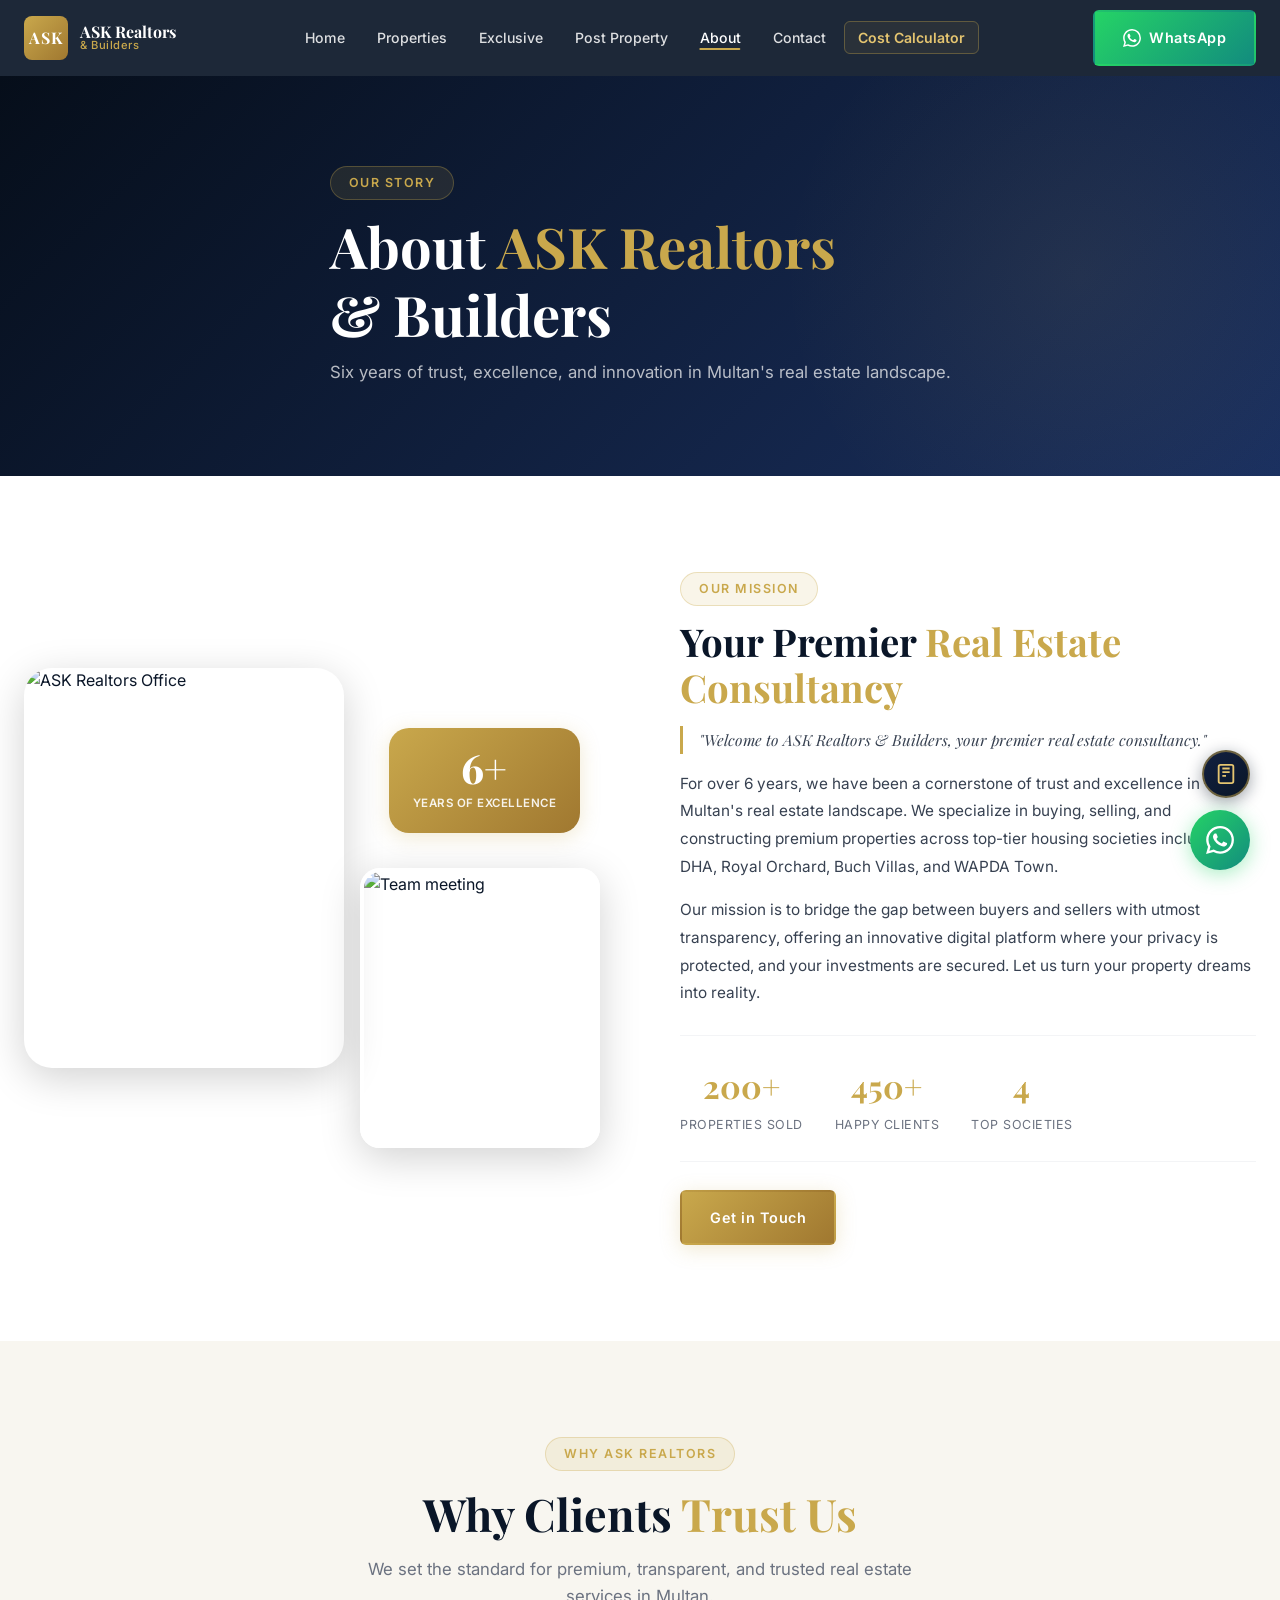
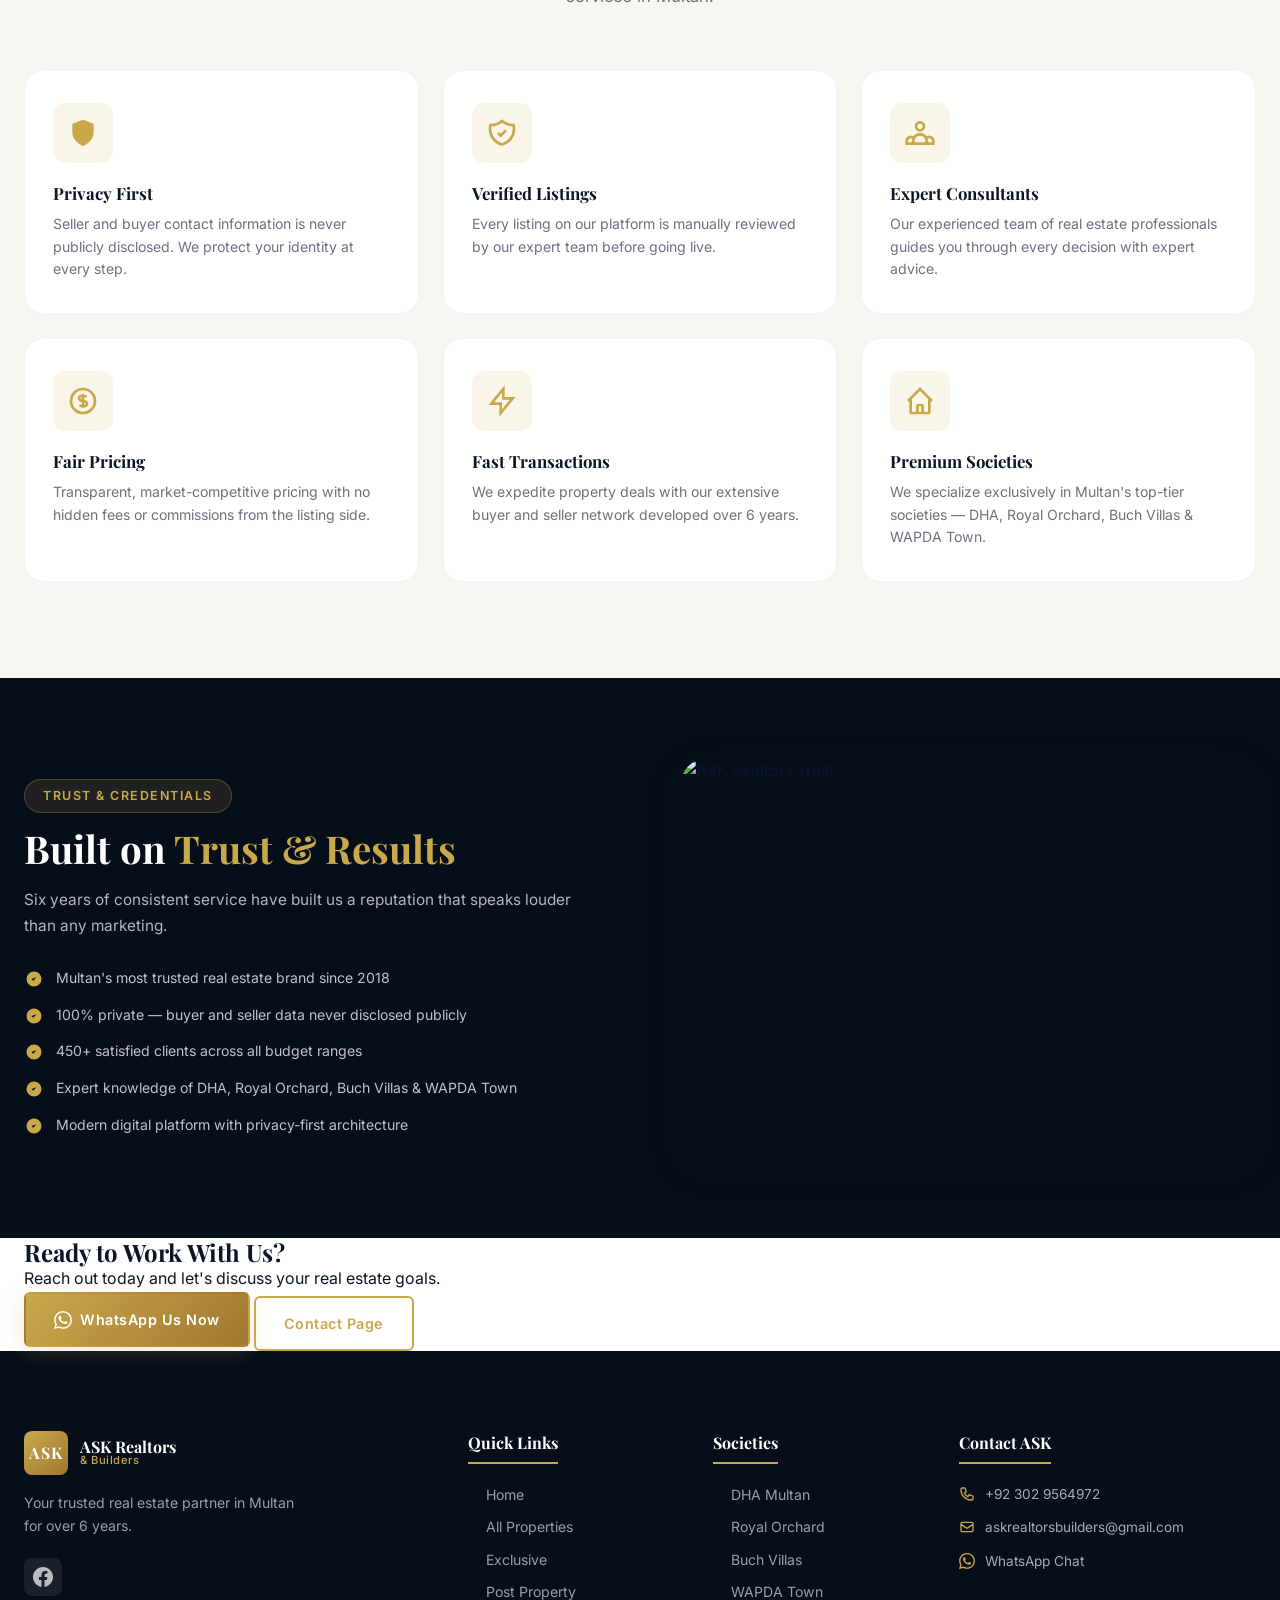
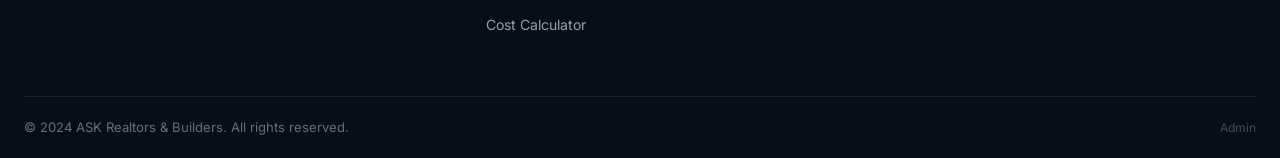
==== commit 3be833b0: "Add files via upload" ====
--- a/about.html
+++ b/about.html
@@ -1,4 +1,4 @@
-﻿<!DOCTYPE html>
+<!DOCTYPE html>
 <html lang="en">
 <head>
   <meta charset="UTF-8" />
@@ -23,6 +23,7 @@
       <li><a href="submit.html" class="nav-link">Post Property</a></li>
       <li><a href="about.html" class="nav-link active">About</a></li>
       <li><a href="contact.html" class="nav-link">Contact</a></li>
+      <li><a href="https://dev-ask-construction-cost-estimator.pantheonsite.io/ai-construction-estimator-pro/" target="_blank" rel="noopener noreferrer" class="nav-link nav-link-calc">Cost Calculator</a></li>
     </ul>
     <div class="nav-cta"><a href="https://wa.me/923029564972" target="_blank" class="btn btn-whatsapp"><svg width="18" height="18" viewBox="0 0 24 24" fill="currentColor"><path d="M17.472 14.382c-.297-.149-1.758-.867-2.03-.967-.273-.099-.471-.148-.67.15-.197.297-.767.966-.94 1.164-.173.199-.347.223-.644.075-.297-.15-1.255-.463-2.39-1.475-.883-.788-1.48-1.761-1.653-2.059-.173-.297-.018-.458.13-.606.134-.133.298-.347.446-.52.149-.174.198-.298.298-.497.099-.198.05-.371-.025-.52-.075-.149-.669-1.612-.916-2.207-.242-.579-.487-.5-.669-.51-.173-.008-.371-.01-.57-.01-.198 0-.52.074-.792.372-.272.297-1.04 1.016-1.04 2.479 0 1.462 1.065 2.875 1.213 3.074.149.198 2.096 3.2 5.077 4.487.709.306 1.262.489 1.694.625.712.227 1.36.195 1.871.118.571-.085 1.758-.719 2.006-1.413.248-.694.248-1.289.173-1.413-.074-.124-.272-.198-.57-.347m-5.421 7.403h-.004a9.87 9.87 0 01-5.031-1.378l-.361-.214-3.741.982.998-3.648-.235-.374a9.86 9.86 0 01-1.51-5.26c.001-5.45 4.436-9.884 9.888-9.884 2.64 0 5.122 1.03 6.988 2.898a9.825 9.825 0 012.893 6.994c-.003 5.45-4.437 9.884-9.885 9.884m8.413-18.297A11.815 11.815 0 0012.05 0C5.495 0 .16 5.335.157 11.892c0 2.096.547 4.142 1.588 5.945L.057 24l6.305-1.654a11.882 11.882 0 005.683 1.448h.005c6.554 0 11.89-5.335 11.893-11.893a11.821 11.821 0 00-3.48-8.413z"/></svg>WhatsApp</a><button class="nav-toggle" id="navToggle"><span></span><span></span><span></span></button></div>
   </div>
@@ -166,7 +167,7 @@
   <div class="container">
     <div class="footer-grid">
       <div class="footer-brand"><div class="footer-logo nav-logo"><div class="logo-icon">ASK</div><div class="logo-text"><span class="logo-name">ASK Realtors</span><span class="logo-sub">& Builders</span></div></div><p>Your trusted real estate partner in Multan for over 6 years.</p><div class="social-links"><a href="https://facebook.com/askrealtorsbuilders" target="_blank" class="social-link"><svg width="20" height="20" fill="currentColor" viewBox="0 0 24 24"><path d="M24 12.073c0-6.627-5.373-12-12-12s-12 5.373-12 12c0 5.99 4.388 10.954 10.125 11.854v-8.385H7.078v-3.47h3.047V9.43c0-3.007 1.792-4.669 4.533-4.669 1.312 0 2.686.235 2.686.235v2.953H15.83c-1.491 0-1.956.925-1.956 1.874v2.25h3.328l-.532 3.47h-2.796v8.385C19.612 23.027 24 18.062 24 12.073z"/></svg></a></div></div>
-      <div class="footer-col"><h4>Quick Links</h4><ul><li><a href="index.html">Home</a></li><li><a href="listings.html">All Properties</a></li><li><a href="exclusive.html">Exclusive</a></li><li><a href="submit.html">Post Property</a></li></ul></div>
+      <div class="footer-col"><h4>Quick Links</h4><ul><li><a href="index.html">Home</a></li><li><a href="listings.html">All Properties</a></li><li><a href="exclusive.html">Exclusive</a></li><li><a href="submit.html">Post Property</a></li><li><a href="https://dev-ask-construction-cost-estimator.pantheonsite.io/ai-construction-estimator-pro/" target="_blank" rel="noopener noreferrer">Cost Calculator</a></li></ul></div>
       <div class="footer-col"><h4>Societies</h4><ul><li><a href="listings.html?society=DHA">DHA Multan</a></li><li><a href="listings.html?society=Royal+Orchard">Royal Orchard</a></li><li><a href="listings.html?society=Buch+Villas">Buch Villas</a></li><li><a href="listings.html?society=WAPDA+Town">WAPDA Town</a></li></ul></div>
       <div class="footer-col"><h4>Contact ASK</h4><div class="footer-contact"><a href="tel:+923029564972" class="contact-item"><svg width="16" height="16" fill="none" stroke="currentColor" stroke-width="2" viewBox="0 0 24 24"><path d="M3 5a2 2 0 012-2h3.28a1 1 0 01.948.684l1.498 4.493a1 1 0 01-.502 1.21l-2.257 1.13a11.042 11.042 0 005.516 5.516l1.13-2.257a1 1 0 011.21-.502l4.493 1.498a1 1 0 01.684.949V19a2 2 0 01-2 2h-1C9.716 21 3 14.284 3 6V5z"/></svg>+92 302 9564972</a><a href="mailto:askrealtorsbuilders@gmail.com" class="contact-item"><svg width="16" height="16" fill="none" stroke="currentColor" stroke-width="2" viewBox="0 0 24 24"><path d="M3 8l7.89 5.26a2 2 0 002.22 0L21 8M5 19h14a2 2 0 002-2V7a2 2 0 00-2-2H5a2 2 0 00-2 2v10a2 2 0 002 2z"/></svg>askrealtorsbuilders@gmail.com</a><a href="https://wa.me/923029564972" target="_blank" class="contact-item"><svg width="16" height="16" fill="currentColor" viewBox="0 0 24 24"><path d="M17.472 14.382c-.297-.149-1.758-.867-2.03-.967-.273-.099-.471-.148-.67.15-.197.297-.767.966-.94 1.164-.173.199-.347.223-.644.075-.297-.15-1.255-.463-2.39-1.475-.883-.788-1.48-1.761-1.653-2.059-.173-.297-.018-.458.13-.606.134-.133.298-.347.446-.52.149-.174.198-.298.298-.497.099-.198.05-.371-.025-.52-.075-.149-.669-1.612-.916-2.207-.242-.579-.487-.5-.669-.51-.173-.008-.371-.01-.57-.01-.198 0-.52.074-.792.372-.272.297-1.04 1.016-1.04 2.479 0 1.462 1.065 2.875 1.213 3.074.149.198 2.096 3.2 5.077 4.487.709.306 1.262.489 1.694.625.712.227 1.36.195 1.871.118.571-.085 1.758-.719 2.006-1.413.248-.694.248-1.289.173-1.413-.074-.124-.272-.198-.57-.347m-5.421 7.403h-.004a9.87 9.87 0 01-5.031-1.378l-.361-.214-3.741.982.998-3.648-.235-.374a9.86 9.86 0 01-1.51-5.26c.001-5.45 4.436-9.884 9.888-9.884 2.64 0 5.122 1.03 6.988 2.898a9.825 9.825 0 012.893 6.994c-.003 5.45-4.437 9.884-9.885 9.884m8.413-18.297A11.815 11.815 0 0012.05 0C5.495 0 .16 5.335.157 11.892c0 2.096.547 4.142 1.588 5.945L.057 24l6.305-1.654a11.882 11.882 0 005.683 1.448h.005c6.554 0 11.89-5.335 11.893-11.893a11.821 11.821 0 00-3.48-8.413z"/></svg>WhatsApp Chat</a></div></div>
     </div>
@@ -174,6 +175,10 @@
   </div>
 </footer>
 
+<a href="https://dev-ask-construction-cost-estimator.pantheonsite.io/ai-construction-estimator-pro/" target="_blank" rel="noopener noreferrer" class="calc-float" id="calcFloat" aria-label="Construction Cost Calculator">
+  <svg width="22" height="22" fill="none" stroke="currentColor" stroke-width="2" viewBox="0 0 24 24"><rect x="4" y="2" width="16" height="20" rx="2"/><path d="M8 6h8M8 10h8M8 14h4"/></svg>
+  <span class="calc-float-tooltip">Cost Calculator</span>
+</a>
 <a href="https://wa.me/923029564972" target="_blank" class="whatsapp-float"><svg width="28" height="28" viewBox="0 0 24 24" fill="currentColor"><path d="M17.472 14.382c-.297-.149-1.758-.867-2.03-.967-.273-.099-.471-.148-.67.15-.197.297-.767.966-.94 1.164-.173.199-.347.223-.644.075-.297-.15-1.255-.463-2.39-1.475-.883-.788-1.48-1.761-1.653-2.059-.173-.297-.018-.458.13-.606.134-.133.298-.347.446-.52.149-.174.198-.298.298-.497.099-.198.05-.371-.025-.52-.075-.149-.669-1.612-.916-2.207-.242-.579-.487-.5-.669-.51-.173-.008-.371-.01-.57-.01-.198 0-.52.074-.792.372-.272.297-1.04 1.016-1.04 2.479 0 1.462 1.065 2.875 1.213 3.074.149.198 2.096 3.2 5.077 4.487.709.306 1.262.489 1.694.625.712.227 1.36.195 1.871.118.571-.085 1.758-.719 2.006-1.413.248-.694.248-1.289.173-1.413-.074-.124-.272-.198-.57-.347m-5.421 7.403h-.004a9.87 9.87 0 01-5.031-1.378l-.361-.214-3.741.982.998-3.648-.235-.374a9.86 9.86 0 01-1.51-5.26c.001-5.45 4.436-9.884 9.888-9.884 2.64 0 5.122 1.03 6.988 2.898a9.825 9.825 0 012.893 6.994c-.003 5.45-4.437 9.884-9.885 9.884m8.413-18.297A11.815 11.815 0 0012.05 0C5.495 0 .16 5.335.157 11.892c0 2.096.547 4.142 1.588 5.945L.057 24l6.305-1.654a11.882 11.882 0 005.683 1.448h.005c6.554 0 11.89-5.335 11.893-11.893a11.821 11.821 0 00-3.48-8.413z"/></svg><span class="wa-tooltip">Chat with us!</span></a>
 
 <script src="js/data.js"></script>
--- a/css/main.css
+++ b/css/main.css
@@ -851,3 +851,277 @@
   .stats-grid { grid-template-columns: repeat(2, 1fr); }
   .nav-cta .btn-whatsapp span { display: none; }
 }
+
+/* ===================================================
+   CONSTRUCTION COST CALCULATOR INTEGRATION
+   =================================================== */
+
+/* --- Nav: Cost Calculator highlight link --- */
+.nav-link-calc {
+  color: var(--gold-light) !important;
+  font-weight: 600 !important;
+  border: 1px solid rgba(201,168,76,0.35);
+  border-radius: var(--radius-sm);
+  padding: 7px 13px !important;
+  background: rgba(201,168,76,0.08);
+  transition: var(--transition);
+}
+.nav-link-calc:hover {
+  background: rgba(201,168,76,0.18) !important;
+  border-color: rgba(201,168,76,0.65) !important;
+  color: var(--white) !important;
+}
+.nav-link-calc::after { display: none !important; }
+
+/* --- Hero: Estimate Construction Cost button --- */
+.btn-calc-hero {
+  background: transparent;
+  border: 2px solid rgba(201,168,76,0.7);
+  color: var(--gold-light);
+  backdrop-filter: blur(10px);
+}
+.btn-calc-hero:hover {
+  background: rgba(201,168,76,0.15);
+  border-color: var(--gold);
+  color: var(--white);
+  transform: translateY(-2px);
+  box-shadow: 0 8px 24px rgba(201,168,76,0.2);
+}
+
+/* --- Hero: Supporting calc note --- */
+.hero-calc-note {
+  font-size: 0.8rem;
+  color: rgba(255,255,255,0.55);
+  margin-top: 14px;
+  letter-spacing: 0.2px;
+  animation: fadeInUp 0.9s ease 0.8s forwards;
+  opacity: 0;
+}
+
+/* --- Homepage: Calculator Promo Section --- */
+.calc-promo-section {
+  background: linear-gradient(135deg, var(--navy-dark) 0%, var(--navy-mid) 60%, rgba(10,22,40,0.98) 100%);
+  padding: 72px 0;
+  position: relative;
+  overflow: hidden;
+}
+.calc-promo-section::before {
+  content: '';
+  position: absolute;
+  top: -40%;
+  right: -5%;
+  width: 480px;
+  height: 480px;
+  background: radial-gradient(ellipse, rgba(201,168,76,0.06) 0%, transparent 70%);
+  pointer-events: none;
+}
+
+.calc-promo-inner {
+  display: grid;
+  grid-template-columns: auto 1fr;
+  gap: 40px;
+  align-items: center;
+  max-width: 860px;
+  margin: 0 auto;
+  background: rgba(255,255,255,0.04);
+  border: 1px solid rgba(201,168,76,0.2);
+  border-radius: var(--radius-xl);
+  padding: 48px 56px;
+  backdrop-filter: blur(10px);
+  position: relative;
+}
+
+.calc-promo-icon {
+  width: 88px;
+  height: 88px;
+  background: linear-gradient(135deg, rgba(201,168,76,0.18), rgba(201,168,76,0.06));
+  border: 2px solid rgba(201,168,76,0.35);
+  border-radius: 20px;
+  display: flex;
+  align-items: center;
+  justify-content: center;
+  color: var(--gold);
+  flex-shrink: 0;
+  box-shadow: 0 0 40px rgba(201,168,76,0.1);
+}
+
+.calc-promo-badge {
+  margin-bottom: 10px !important;
+}
+
+.calc-promo-title {
+  font-family: var(--font-heading);
+  font-size: clamp(1.5rem, 2.8vw, 2rem);
+  color: var(--white);
+  margin-bottom: 12px;
+  line-height: 1.25;
+}
+
+.calc-promo-desc {
+  color: rgba(255,255,255,0.65);
+  font-size: 0.95rem;
+  line-height: 1.75;
+  margin-bottom: 20px;
+  max-width: 540px;
+}
+
+.calc-promo-features {
+  display: flex;
+  gap: 20px;
+  flex-wrap: wrap;
+  margin-bottom: 28px;
+}
+.calc-promo-features span {
+  display: flex;
+  align-items: center;
+  gap: 6px;
+  font-size: 0.82rem;
+  color: var(--gold-light);
+  font-weight: 500;
+}
+.calc-promo-features svg { flex-shrink: 0; color: var(--gold); }
+
+.calc-promo-btn {
+  align-self: flex-start;
+}
+
+/* --- Listings: Calculator CTA Strip --- */
+.listing-calc-strip {
+  background: var(--off-white);
+  border-top: 1px solid var(--gray-200);
+  border-bottom: 1px solid var(--gray-200);
+  padding: 18px 0;
+}
+
+.listing-calc-inner {
+  display: flex;
+  align-items: center;
+  justify-content: space-between;
+  gap: 20px;
+  flex-wrap: wrap;
+}
+
+.listing-calc-text {
+  display: flex;
+  align-items: flex-start;
+  gap: 14px;
+  flex: 1;
+  min-width: 0;
+}
+.listing-calc-text > div {
+  display: flex;
+  flex-direction: column;
+  gap: 2px;
+}
+.listing-calc-text strong {
+  font-size: 0.92rem;
+  font-weight: 600;
+  color: var(--navy);
+}
+.listing-calc-text span {
+  font-size: 0.8rem;
+  color: var(--text-muted);
+}
+
+/* --- Property Card: Calc CTA row --- */
+.card-calc-cta {
+  padding: 10px 20px 14px;
+  border-top: 1px solid var(--gray-100);
+  background: var(--gray-50);
+}
+
+.card-calc-link {
+  display: inline-flex;
+  align-items: center;
+  gap: 5px;
+  font-size: 0.78rem;
+  font-weight: 600;
+  color: var(--gold-dark);
+  letter-spacing: 0.2px;
+  transition: var(--transition);
+  padding: 4px 0;
+}
+.card-calc-link:hover {
+  color: var(--gold);
+  gap: 7px;
+}
+.card-calc-link svg { flex-shrink: 0; }
+
+/* --- Floating Calculator Button --- */
+.calc-float {
+  position: fixed;
+  bottom: 102px; /* sits above WhatsApp button at 30px + 60px + 12px gap */
+  right: 30px;
+  z-index: 998;
+  width: 48px;
+  height: 48px;
+  background: linear-gradient(135deg, var(--navy-mid), var(--navy));
+  border: 2px solid rgba(201,168,76,0.5);
+  border-radius: 50%;
+  display: flex;
+  align-items: center;
+  justify-content: center;
+  color: var(--gold-light);
+  box-shadow: 0 4px 16px rgba(10,22,40,0.4), 0 0 0 0 rgba(201,168,76,0);
+  transition: var(--transition);
+}
+.calc-float:hover {
+  transform: scale(1.1);
+  border-color: var(--gold);
+  box-shadow: 0 6px 24px rgba(10,22,40,0.45), 0 0 0 6px rgba(201,168,76,0.08);
+  color: var(--gold);
+}
+
+.calc-float-tooltip {
+  position: absolute;
+  right: 58px;
+  background: var(--navy);
+  color: var(--white);
+  padding: 5px 11px;
+  border-radius: 6px;
+  font-size: 0.75rem;
+  font-weight: 600;
+  white-space: nowrap;
+  opacity: 0;
+  pointer-events: none;
+  transition: var(--transition);
+  border: 1px solid rgba(201,168,76,0.2);
+}
+.calc-float:hover .calc-float-tooltip { opacity: 1; }
+.calc-float-tooltip::after {
+  content: '';
+  position: absolute;
+  right: -6px;
+  top: 50%;
+  transform: translateY(-50%);
+  border: 6px solid transparent;
+  border-left-color: var(--navy);
+  border-right: 0;
+}
+
+/* --- Responsive: Calculator elements --- */
+@media (max-width: 1024px) {
+  .calc-promo-inner { padding: 40px 40px; }
+}
+
+@media (max-width: 768px) {
+  .calc-promo-inner {
+    grid-template-columns: 1fr;
+    gap: 24px;
+    padding: 32px 28px;
+    text-align: center;
+  }
+  .calc-promo-icon { margin: 0 auto; }
+  .calc-promo-features { justify-content: center; }
+  .calc-promo-btn { align-self: center; }
+  .listing-calc-inner { flex-direction: column; align-items: flex-start; }
+  .calc-float { bottom: 102px; right: 20px; }
+}
+
+@media (max-width: 480px) {
+  .calc-promo-inner { padding: 24px 20px; }
+  .calc-promo-features { gap: 12px; }
+  .listing-calc-text strong { font-size: 0.88rem; }
+  .hero-btns .btn-calc-hero { width: 100%; justify-content: center; }
+}
+
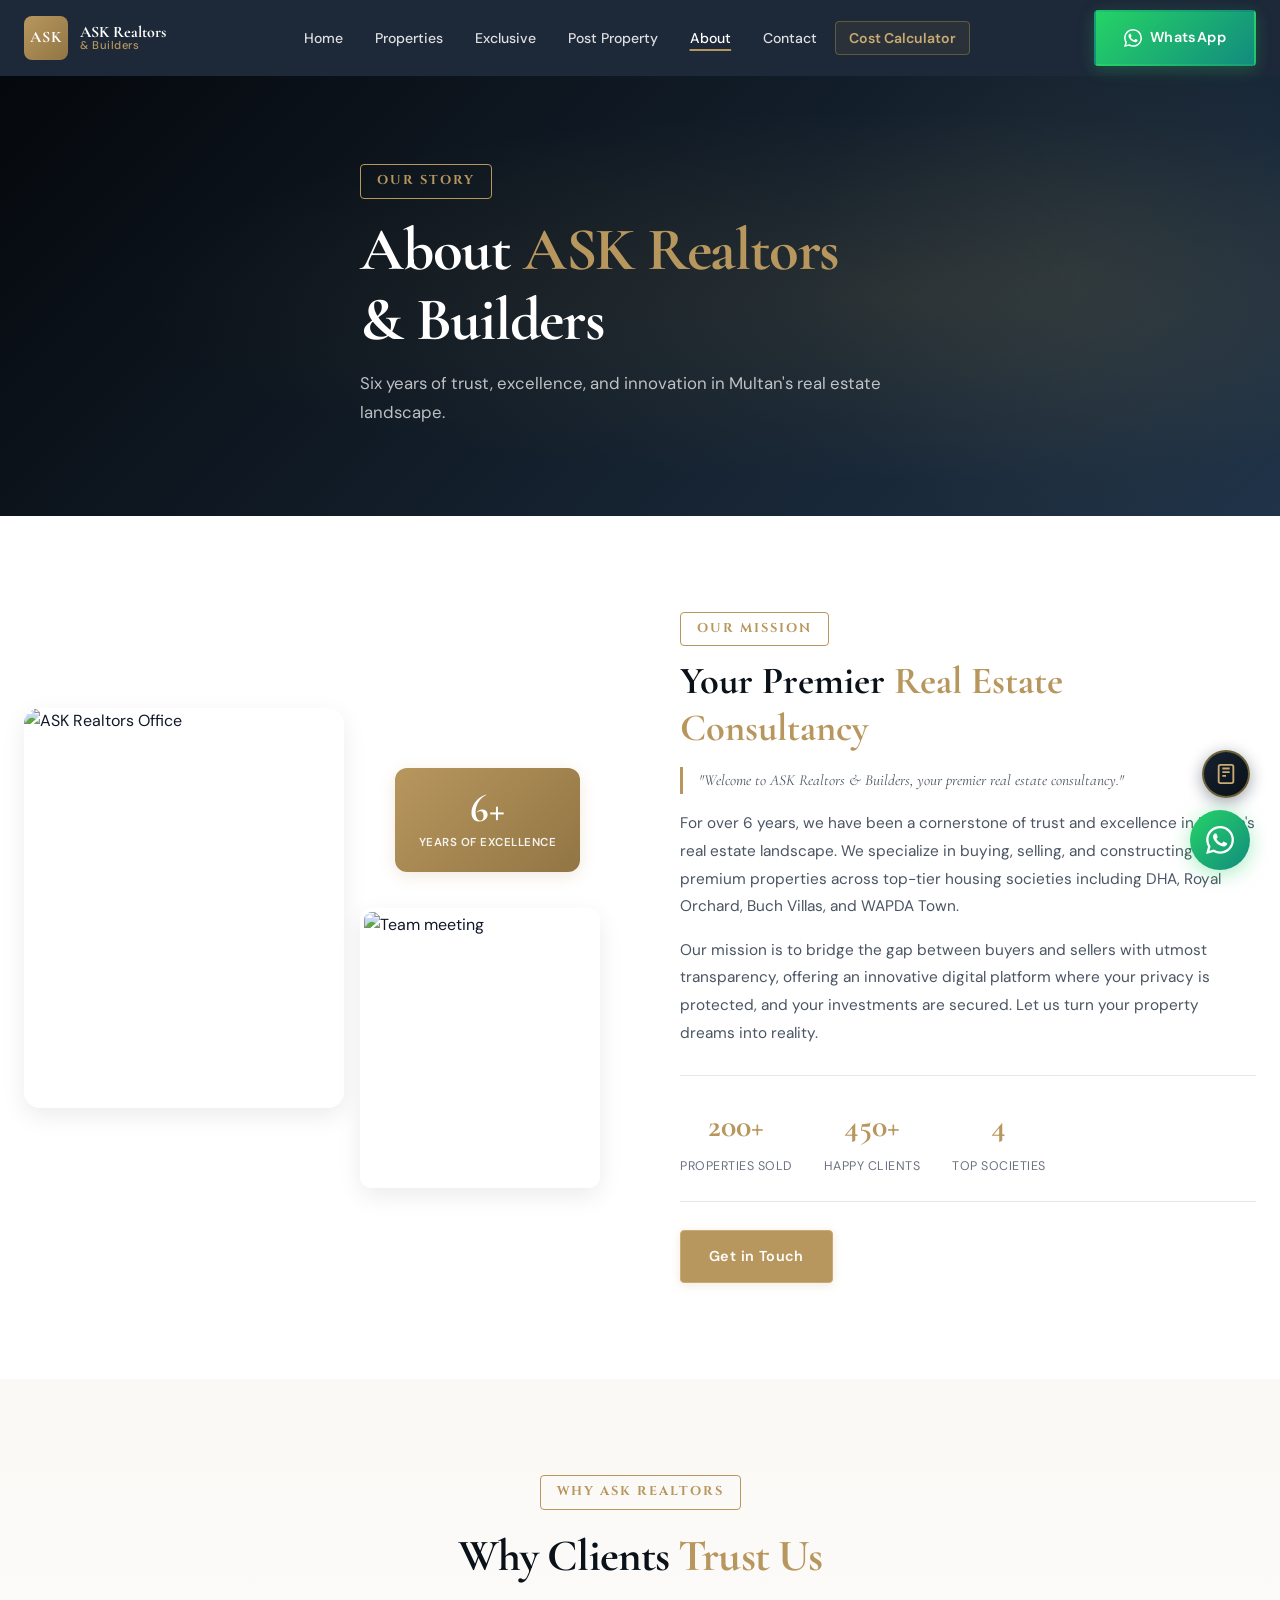
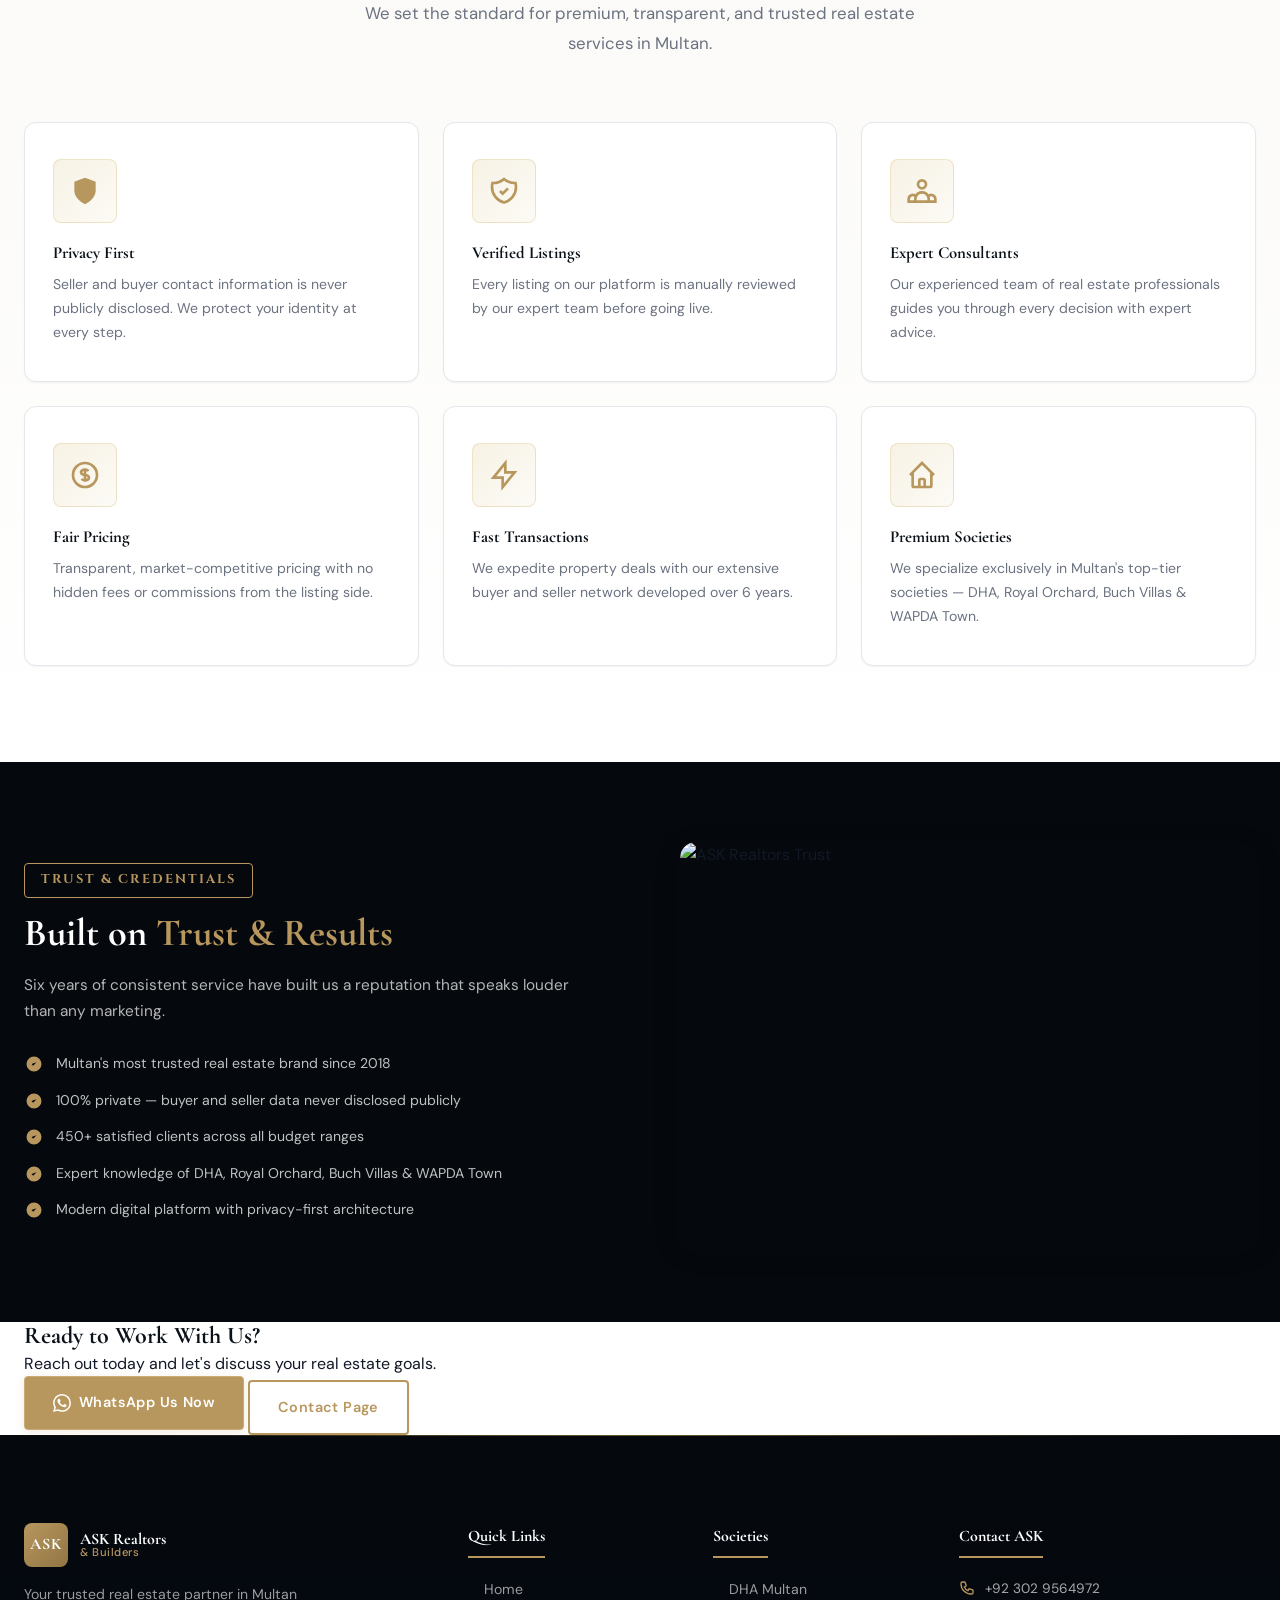
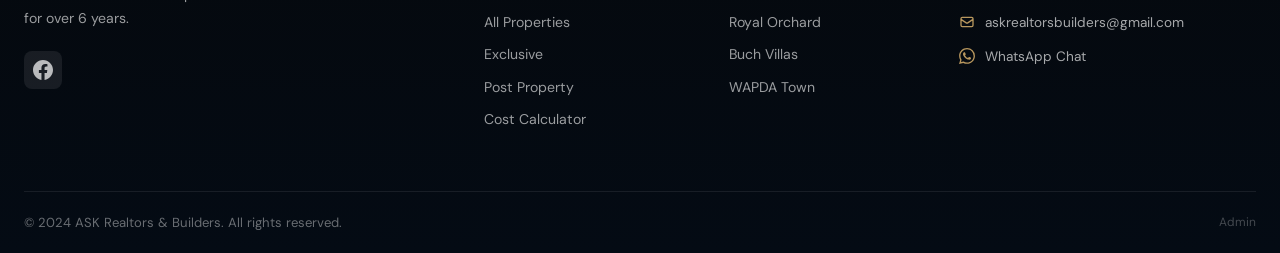
==== commit c121b3f8: "Add files via upload" ====
--- a/about.html
+++ b/about.html
@@ -7,7 +7,7 @@
   <meta name="description" content="ASK Realtors & Builders — 6 years of trust and excellence in Multan's real estate market. Learn about our story, mission, and values." />
   <link rel="preconnect" href="https://fonts.googleapis.com" />
   <link rel="preconnect" href="https://fonts.gstatic.com" crossorigin />
-  <link href="https://fonts.googleapis.com/css2?family=Playfair+Display:wght@400;500;600;700;800&family=Inter:wght@300;400;500;600;700&display=swap" rel="stylesheet" />
+  <link href="https://fonts.googleapis.com/css2?family=Cormorant+Garamond:wght@400;600;700&family=DM+Sans:wght@400;500;700&family=Cinzel:wght@600;700&display=swap" rel="stylesheet" />
   <link rel="stylesheet" href="css/main.css" />
   <link rel="stylesheet" href="css/about.css" />
 </head>
@@ -23,7 +23,7 @@
       <li><a href="submit.html" class="nav-link">Post Property</a></li>
       <li><a href="about.html" class="nav-link active">About</a></li>
       <li><a href="contact.html" class="nav-link">Contact</a></li>
-      <li><a href="https://dev-ask-construction-cost-estimator.pantheonsite.io/ai-construction-estimator-pro/" target="_blank" rel="noopener noreferrer" class="nav-link nav-link-calc">Cost Calculator</a></li>
+      <li><a href="calculator.html" class="nav-link nav-link-calc">Cost Calculator</a></li>
     </ul>
     <div class="nav-cta"><a href="https://wa.me/923029564972" target="_blank" class="btn btn-whatsapp"><svg width="18" height="18" viewBox="0 0 24 24" fill="currentColor"><path d="M17.472 14.382c-.297-.149-1.758-.867-2.03-.967-.273-.099-.471-.148-.67.15-.197.297-.767.966-.94 1.164-.173.199-.347.223-.644.075-.297-.15-1.255-.463-2.39-1.475-.883-.788-1.48-1.761-1.653-2.059-.173-.297-.018-.458.13-.606.134-.133.298-.347.446-.52.149-.174.198-.298.298-.497.099-.198.05-.371-.025-.52-.075-.149-.669-1.612-.916-2.207-.242-.579-.487-.5-.669-.51-.173-.008-.371-.01-.57-.01-.198 0-.52.074-.792.372-.272.297-1.04 1.016-1.04 2.479 0 1.462 1.065 2.875 1.213 3.074.149.198 2.096 3.2 5.077 4.487.709.306 1.262.489 1.694.625.712.227 1.36.195 1.871.118.571-.085 1.758-.719 2.006-1.413.248-.694.248-1.289.173-1.413-.074-.124-.272-.198-.57-.347m-5.421 7.403h-.004a9.87 9.87 0 01-5.031-1.378l-.361-.214-3.741.982.998-3.648-.235-.374a9.86 9.86 0 01-1.51-5.26c.001-5.45 4.436-9.884 9.888-9.884 2.64 0 5.122 1.03 6.988 2.898a9.825 9.825 0 012.893 6.994c-.003 5.45-4.437 9.884-9.885 9.884m8.413-18.297A11.815 11.815 0 0012.05 0C5.495 0 .16 5.335.157 11.892c0 2.096.547 4.142 1.588 5.945L.057 24l6.305-1.654a11.882 11.882 0 005.683 1.448h.005c6.554 0 11.89-5.335 11.893-11.893a11.821 11.821 0 00-3.48-8.413z"/></svg>WhatsApp</a><button class="nav-toggle" id="navToggle"><span></span><span></span><span></span></button></div>
   </div>
@@ -167,7 +167,7 @@
   <div class="container">
     <div class="footer-grid">
       <div class="footer-brand"><div class="footer-logo nav-logo"><div class="logo-icon">ASK</div><div class="logo-text"><span class="logo-name">ASK Realtors</span><span class="logo-sub">& Builders</span></div></div><p>Your trusted real estate partner in Multan for over 6 years.</p><div class="social-links"><a href="https://facebook.com/askrealtorsbuilders" target="_blank" class="social-link"><svg width="20" height="20" fill="currentColor" viewBox="0 0 24 24"><path d="M24 12.073c0-6.627-5.373-12-12-12s-12 5.373-12 12c0 5.99 4.388 10.954 10.125 11.854v-8.385H7.078v-3.47h3.047V9.43c0-3.007 1.792-4.669 4.533-4.669 1.312 0 2.686.235 2.686.235v2.953H15.83c-1.491 0-1.956.925-1.956 1.874v2.25h3.328l-.532 3.47h-2.796v8.385C19.612 23.027 24 18.062 24 12.073z"/></svg></a></div></div>
-      <div class="footer-col"><h4>Quick Links</h4><ul><li><a href="index.html">Home</a></li><li><a href="listings.html">All Properties</a></li><li><a href="exclusive.html">Exclusive</a></li><li><a href="submit.html">Post Property</a></li><li><a href="https://dev-ask-construction-cost-estimator.pantheonsite.io/ai-construction-estimator-pro/" target="_blank" rel="noopener noreferrer">Cost Calculator</a></li></ul></div>
+      <div class="footer-col"><h4>Quick Links</h4><ul><li><a href="index.html">Home</a></li><li><a href="listings.html">All Properties</a></li><li><a href="exclusive.html">Exclusive</a></li><li><a href="submit.html">Post Property</a></li><li><a href="calculator.html">Cost Calculator</a></li></ul></div>
       <div class="footer-col"><h4>Societies</h4><ul><li><a href="listings.html?society=DHA">DHA Multan</a></li><li><a href="listings.html?society=Royal+Orchard">Royal Orchard</a></li><li><a href="listings.html?society=Buch+Villas">Buch Villas</a></li><li><a href="listings.html?society=WAPDA+Town">WAPDA Town</a></li></ul></div>
       <div class="footer-col"><h4>Contact ASK</h4><div class="footer-contact"><a href="tel:+923029564972" class="contact-item"><svg width="16" height="16" fill="none" stroke="currentColor" stroke-width="2" viewBox="0 0 24 24"><path d="M3 5a2 2 0 012-2h3.28a1 1 0 01.948.684l1.498 4.493a1 1 0 01-.502 1.21l-2.257 1.13a11.042 11.042 0 005.516 5.516l1.13-2.257a1 1 0 011.21-.502l4.493 1.498a1 1 0 01.684.949V19a2 2 0 01-2 2h-1C9.716 21 3 14.284 3 6V5z"/></svg>+92 302 9564972</a><a href="mailto:askrealtorsbuilders@gmail.com" class="contact-item"><svg width="16" height="16" fill="none" stroke="currentColor" stroke-width="2" viewBox="0 0 24 24"><path d="M3 8l7.89 5.26a2 2 0 002.22 0L21 8M5 19h14a2 2 0 002-2V7a2 2 0 00-2-2H5a2 2 0 00-2 2v10a2 2 0 002 2z"/></svg>askrealtorsbuilders@gmail.com</a><a href="https://wa.me/923029564972" target="_blank" class="contact-item"><svg width="16" height="16" fill="currentColor" viewBox="0 0 24 24"><path d="M17.472 14.382c-.297-.149-1.758-.867-2.03-.967-.273-.099-.471-.148-.67.15-.197.297-.767.966-.94 1.164-.173.199-.347.223-.644.075-.297-.15-1.255-.463-2.39-1.475-.883-.788-1.48-1.761-1.653-2.059-.173-.297-.018-.458.13-.606.134-.133.298-.347.446-.52.149-.174.198-.298.298-.497.099-.198.05-.371-.025-.52-.075-.149-.669-1.612-.916-2.207-.242-.579-.487-.5-.669-.51-.173-.008-.371-.01-.57-.01-.198 0-.52.074-.792.372-.272.297-1.04 1.016-1.04 2.479 0 1.462 1.065 2.875 1.213 3.074.149.198 2.096 3.2 5.077 4.487.709.306 1.262.489 1.694.625.712.227 1.36.195 1.871.118.571-.085 1.758-.719 2.006-1.413.248-.694.248-1.289.173-1.413-.074-.124-.272-.198-.57-.347m-5.421 7.403h-.004a9.87 9.87 0 01-5.031-1.378l-.361-.214-3.741.982.998-3.648-.235-.374a9.86 9.86 0 01-1.51-5.26c.001-5.45 4.436-9.884 9.888-9.884 2.64 0 5.122 1.03 6.988 2.898a9.825 9.825 0 012.893 6.994c-.003 5.45-4.437 9.884-9.885 9.884m8.413-18.297A11.815 11.815 0 0012.05 0C5.495 0 .16 5.335.157 11.892c0 2.096.547 4.142 1.588 5.945L.057 24l6.305-1.654a11.882 11.882 0 005.683 1.448h.005c6.554 0 11.89-5.335 11.893-11.893a11.821 11.821 0 00-3.48-8.413z"/></svg>WhatsApp Chat</a></div></div>
     </div>
@@ -175,7 +175,7 @@
   </div>
 </footer>
 
-<a href="https://dev-ask-construction-cost-estimator.pantheonsite.io/ai-construction-estimator-pro/" target="_blank" rel="noopener noreferrer" class="calc-float" id="calcFloat" aria-label="Construction Cost Calculator">
+<a href="calculator.html" class="calc-float" id="calcFloat" aria-label="Construction Cost Calculator">
   <svg width="22" height="22" fill="none" stroke="currentColor" stroke-width="2" viewBox="0 0 24 24"><rect x="4" y="2" width="16" height="20" rx="2"/><path d="M8 6h8M8 10h8M8 14h4"/></svg>
   <span class="calc-float-tooltip">Cost Calculator</span>
 </a>
--- a/css/main.css
+++ b/css/main.css
@@ -5,44 +5,52 @@
 
 /* --- CSS Variables / Design Tokens --- */
 :root {
-  --navy: #0a1628;
-  --navy-dark: #060e1a;
-  --navy-mid: #122040;
-  --navy-light: #1a3060;
-  --gold: #c9a84c;
-  --gold-light: #e5c570;
-  --gold-dark: #a07830;
-  --gold-pale: rgba(201, 168, 76, 0.12);
+  /* Corporate Luxury Palette */
+  --navy: #0A1118;         /* Deep charcoal / almost black */
+  --navy-dark: #05080C;
+  --navy-mid: #152230;
+  --navy-light: #203348;
+  
+  --gold: #B8975E;         /* Muted, elegant brass/champagne */
+  --gold-light: #C9AB73;
+  --gold-dark: #917544;
+  --gold-pale: rgba(184, 151, 94, 0.1);
+  
   --white: #ffffff;
-  --off-white: #f8f6f0;
-  --gray-50: #f9fafb;
-  --gray-100: #f3f4f6;
-  --gray-200: #e5e7eb;
-  --gray-400: #9ca3af;
-  --gray-600: #4b5563;
+  --off-white: #FAF9F6;    /* Pearl / Alabaster */
+  --gray-50: #F3F4F6;
+  --gray-100: #E5E7EB;
+  --gray-200: #D1D5DB;
+  --gray-400: #9CA3AF;
+  --gray-600: #4B5563;
   --gray-700: #374151;
-  --text-primary: #0a1628;
-  --text-secondary: #374151;
-  --text-muted: #6b7280;
-  --success: #10b981;
-  --error: #ef4444;
-  --warn: #f59e0b;
-
-  --font-heading: 'Playfair Display', Georgia, serif;
-  --font-body: 'Inter', system-ui, sans-serif;
-
-  --radius-sm: 6px;
-  --radius-md: 12px;
-  --radius-lg: 20px;
-  --radius-xl: 28px;
-
-  --shadow-sm: 0 1px 3px rgba(0,0,0,0.08), 0 1px 2px rgba(0,0,0,0.06);
-  --shadow-md: 0 4px 16px rgba(0,0,0,0.12);
-  --shadow-lg: 0 10px 40px rgba(0,0,0,0.18);
-  --shadow-gold: 0 4px 20px rgba(201,168,76,0.25);
-  --shadow-navy: 0 8px 30px rgba(10,22,40,0.35);
-
-  --transition: all 0.3s cubic-bezier(0.4,0,0.2,1);
+  
+  --text-primary: #111827;
+  --text-secondary: #4B5563;
+  --text-muted: #6B7280;
+  
+  --success: #10B981;
+  --error: #EF4444;
+  --warn: #F59E0B;
+
+  --font-heading: 'Cormorant Garamond', Georgia, serif;
+  --font-body: 'DM Sans', system-ui, sans-serif;
+  --font-accent: 'Cinzel', serif;
+
+  /* Sharper, corporate border radii */
+  --radius-sm: 4px;
+  --radius-md: 8px;
+  --radius-lg: 12px;
+  --radius-xl: 16px;
+
+  /* Elegant, subtle shadows */
+  --shadow-sm: 0 1px 2px rgba(0,0,0,0.05);
+  --shadow-md: 0 4px 12px rgba(0,0,0,0.05);
+  --shadow-lg: 0 8px 24px rgba(0,0,0,0.08);
+  --shadow-gold: 0 4px 16px rgba(184, 151, 94, 0.2);
+  --shadow-navy: 0 8px 24px rgba(10, 17, 24, 0.25);
+
+  --transition: all 0.28s cubic-bezier(0.4,0,0.2,1);
   --transition-slow: all 0.5s cubic-bezier(0.4,0,0.2,1);
 
   --container: 1280px;
@@ -98,22 +106,25 @@
   border-radius: var(--radius-sm);
   font-size: 0.9rem;
   font-weight: 600;
-  letter-spacing: 0.5px;
+  letter-spacing: 0.4px;
   transition: var(--transition);
   cursor: pointer;
   border: 2px solid transparent;
   white-space: nowrap;
+  position: relative;
+  overflow: hidden;
 }
 
 .btn-gold {
-  background: linear-gradient(135deg, var(--gold), var(--gold-dark));
-  color: var(--white);
-  box-shadow: var(--shadow-gold);
+  background: var(--gold);
+  color: var(--white);
+  box-shadow: 0 2px 10px rgba(184, 151, 94, 0.2);
+  border: 1px solid var(--gold-light);
 }
 .btn-gold:hover {
-  background: linear-gradient(135deg, var(--gold-light), var(--gold));
+  background: var(--gold-dark);
   transform: translateY(-2px);
-  box-shadow: 0 8px 30px rgba(201,168,76,0.4);
+  box-shadow: 0 6px 16px rgba(184, 151, 94, 0.3);
 }
 
 .btn-navy {
@@ -128,12 +139,14 @@
 
 .btn-outline-white {
   background: transparent;
-  border-color: rgba(255,255,255,0.7);
-  color: var(--white);
+  border-color: rgba(255,255,255,0.6);
+  color: var(--white);
+  backdrop-filter: blur(4px);
 }
 .btn-outline-white:hover {
-  background: rgba(255,255,255,0.1);
+  background: rgba(255,255,255,0.12);
   border-color: var(--white);
+  transform: translateY(-2px);
 }
 
 .btn-outline-gold {
@@ -144,16 +157,19 @@
 .btn-outline-gold:hover {
   background: var(--gold);
   color: var(--white);
+  box-shadow: 0 4px 16px rgba(201,168,76,0.3);
+  transform: translateY(-2px);
 }
 
 .btn-whatsapp {
   background: linear-gradient(135deg, #25D366, #128C7E);
   color: var(--white);
+  box-shadow: 0 4px 16px rgba(37,211,102,0.25);
 }
 .btn-whatsapp:hover {
   background: linear-gradient(135deg, #20bd5a, #0e7a6e);
   transform: translateY(-2px);
-  box-shadow: 0 8px 24px rgba(37,211,102,0.3);
+  box-shadow: 0 8px 28px rgba(37,211,102,0.35);
 }
 
 .btn-full { width: 100%; justify-content: center; }
@@ -164,26 +180,31 @@
 
 .section-header {
   text-align: center;
-  margin-bottom: 60px;
+  margin-bottom: 64px;
 }
 
 .section-badge {
-  display: inline-block;
-  background: var(--gold-pale);
+  display: inline-flex;
+  align-items: center;
+  gap: 6px;
+  background: transparent;
   color: var(--gold);
-  border: 1px solid rgba(201,168,76,0.3);
-  padding: 6px 18px;
-  border-radius: 50px;
-  font-size: 0.78rem;
-  font-weight: 600;
-  letter-spacing: 1.5px;
+  border: 1px solid var(--gold);
+  padding: 6px 16px;
+  border-radius: var(--radius-sm);
+  font-family: var(--font-accent);
+  font-size: 0.8rem;
+  font-weight: 700;
+  letter-spacing: 2px;
   text-transform: uppercase;
+  margin-bottom: 20px;
+  position: relative;
+}
+
+.section-title {
+  font-size: clamp(1.9rem, 3.5vw, 2.9rem);
   margin-bottom: 16px;
-}
-
-.section-title {
-  font-size: clamp(1.8rem, 3.5vw, 2.8rem);
-  margin-bottom: 16px;
+  letter-spacing: -0.02em;
 }
 
 .section-subtitle {
@@ -191,6 +212,7 @@
   font-size: 1.05rem;
   max-width: 600px;
   margin: 0 auto;
+  line-height: 1.75;
 }
 
 /* --- Navigation --- */
@@ -339,14 +361,15 @@
   background: var(--white);
   border-radius: var(--radius-lg);
   overflow: hidden;
-  box-shadow: var(--shadow-md);
-  transition: var(--transition);
+  box-shadow: 0 2px 16px rgba(0,0,0,0.08), 0 1px 4px rgba(0,0,0,0.04);
+  transition: all 0.32s cubic-bezier(0.4,0,0.2,1);
   border: 1px solid var(--gray-100);
   position: relative;
 }
 .property-card:hover {
-  transform: translateY(-6px);
-  box-shadow: var(--shadow-lg);
+  transform: translateY(-8px);
+  box-shadow: 0 20px 60px rgba(0,0,0,0.14), 0 4px 16px rgba(201,168,76,0.08);
+  border-color: rgba(201,168,76,0.2);
 }
 
 .card-img-wrap {
@@ -358,44 +381,51 @@
   width: 100%;
   height: 100%;
   object-fit: cover;
-  transition: transform 0.5s ease;
-}
-.property-card:hover .card-img-wrap img { transform: scale(1.06); }
+  transition: transform 0.6s ease;
+}
+.property-card:hover .card-img-wrap img { transform: scale(1.08); }
 
 .card-badge {
   position: absolute;
   top: 14px;
   left: 14px;
-  background: var(--navy);
-  color: var(--white);
-  padding: 4px 12px;
+  background: rgba(10,22,40,0.85);
+  backdrop-filter: blur(8px);
+  color: var(--white);
+  padding: 5px 12px;
   border-radius: 50px;
-  font-size: 0.72rem;
-  font-weight: 600;
-  letter-spacing: 0.5px;
+  font-size: 0.7rem;
+  font-weight: 700;
+  letter-spacing: 0.8px;
   text-transform: uppercase;
+  border: 1px solid rgba(255,255,255,0.1);
 }
 .card-badge.exclusive {
   background: linear-gradient(135deg, var(--gold), var(--gold-dark));
+  border-color: transparent;
+  box-shadow: 0 2px 12px rgba(201,168,76,0.4);
 }
 .card-badge.featured {
   background: linear-gradient(135deg, #7c3aed, #5b21b6);
+  border-color: transparent;
 }
 
 .card-price-tag {
   position: absolute;
   bottom: 14px;
   right: 14px;
-  background: rgba(10,22,40,0.9);
-  backdrop-filter: blur(10px);
+  background: linear-gradient(135deg, rgba(6,14,26,0.95), rgba(10,22,40,0.9));
+  backdrop-filter: blur(12px);
   color: var(--gold-light);
-  padding: 6px 14px;
-  border-radius: 6px;
-  font-size: 0.9rem;
+  padding: 7px 14px;
+  border-radius: 8px;
+  font-size: 0.88rem;
   font-weight: 700;
-}
-
-.card-body { padding: 20px; }
+  border: 1px solid rgba(201,168,76,0.3);
+  letter-spacing: 0.2px;
+}
+
+.card-body { padding: 20px 22px; }
 
 .card-location {
   display: flex;
@@ -405,10 +435,10 @@
   font-size: 0.8rem;
   margin-bottom: 8px;
 }
-.card-location svg { flex-shrink: 0; }
+.card-location svg { flex-shrink: 0; color: var(--gold); }
 
 .card-title {
-  font-size: 1.1rem;
+  font-size: 1.08rem;
   font-weight: 700;
   color: var(--navy);
   margin-bottom: 12px;
@@ -418,11 +448,12 @@
   line-clamp: 2;
   -webkit-box-orient: vertical;
   overflow: hidden;
+  line-height: 1.4;
 }
 
 .card-features {
   display: flex;
-  gap: 12px;
+  gap: 8px;
   flex-wrap: wrap;
   margin-bottom: 16px;
 }
@@ -430,11 +461,13 @@
   display: flex;
   align-items: center;
   gap: 4px;
-  font-size: 0.78rem;
+  font-size: 0.76rem;
   color: var(--text-secondary);
-  background: var(--gray-100);
+  background: var(--gray-50);
+  border: 1px solid var(--gray-200);
   padding: 4px 10px;
-  border-radius: 4px;
+  border-radius: 50px;
+  font-weight: 500;
 }
 
 .card-footer {
@@ -448,43 +481,64 @@
   justify-content: center;
   padding: 10px 12px;
   font-size: 0.8rem;
+  border-radius: var(--radius-sm);
 }
 
 /* --- Stats Strip --- */
 .stats-strip {
-  background: var(--navy);
-  padding: 40px 0;
+  background: linear-gradient(135deg, var(--navy-dark) 0%, var(--navy-mid) 50%, var(--navy-dark) 100%);
+  padding: 48px 0;
+  position: relative;
+  overflow: hidden;
+}
+.stats-strip::before {
+  content: '';
+  position: absolute;
+  inset: 0;
+  background: radial-gradient(ellipse at 50% 0%, rgba(201,168,76,0.06) 0%, transparent 60%);
+  pointer-events: none;
 }
 
 .stats-grid {
   display: grid;
   grid-template-columns: repeat(4, 1fr);
-  gap: 24px;
+  gap: 0;
   text-align: center;
+  position: relative;
 }
 
 .stat-item {
-  padding: 16px;
-  border-right: 1px solid rgba(255,255,255,0.1);
+  padding: 20px 24px;
+  border-right: 1px solid rgba(255,255,255,0.08);
+  position: relative;
+  transition: var(--transition);
 }
 .stat-item:last-child { border-right: none; }
+.stat-item:hover { background: rgba(201,168,76,0.04); }
 
 .stat-number {
   font-family: var(--font-heading);
-  font-size: 2.5rem;
-  font-weight: 700;
+  font-size: clamp(2rem, 3.5vw, 2.8rem);
+  font-weight: 800;
   color: var(--gold);
+  display: inline;
+  line-height: 1;
+  text-shadow: 0 0 30px rgba(201,168,76,0.2);
 }
 .stat-suffix {
   font-family: var(--font-heading);
-  font-size: 1.8rem;
+  font-size: clamp(1.4rem, 2.5vw, 2rem);
   color: var(--gold);
+  font-weight: 700;
 }
 .stat-label {
   display: block;
-  color: rgba(255,255,255,0.7);
-  font-size: 0.85rem;
-  margin-top: 4px;
+  color: rgba(255,255,255,0.6);
+  font-size: 0.82rem;
+  margin-top: 6px;
+  text-transform: uppercase;
+  letter-spacing: 0.8px;
+  font-weight: 500;
 }
 
 /* --- WhatsApp Float --- */
@@ -602,15 +656,16 @@
 /* --- Form Elements --- */
 .form-group { display: flex; flex-direction: column; gap: 6px; }
 .form-group label {
-  font-size: 0.85rem;
+  font-size: 0.84rem;
   font-weight: 600;
   color: var(--navy);
+  letter-spacing: 0.1px;
 }
 .form-group input,
 .form-group select,
 .form-group textarea {
-  padding: 12px 16px;
-  border: 2px solid var(--gray-200);
+  padding: 13px 16px;
+  border: 1.5px solid var(--gray-200);
   border-radius: var(--radius-sm);
   font-size: 0.9rem;
   transition: var(--transition);
@@ -618,19 +673,45 @@
   background: var(--white);
   color: var(--text-primary);
   width: 100%;
+  font-family: var(--font-body);
+}
+.form-group select {
+  padding-right: 36px;
+  background-image: url("data:image/svg+xml,%3Csvg xmlns='http://www.w3.org/2000/svg' width='12' height='12' viewBox='0 0 24 24' fill='none' stroke='%23c9a84c' stroke-width='2.5'%3E%3Cpath d='M6 9l6 6 6-6'/%3E%3C/svg%3E");
+  background-repeat: no-repeat;
+  background-position: right 12px center;
+  -webkit-appearance: none;
+  appearance: none;
+  cursor: pointer;
 }
 .form-group input:focus,
 .form-group select:focus,
 .form-group textarea:focus {
   border-color: var(--gold);
-  box-shadow: 0 0 0 3px var(--gold-pale);
+  box-shadow: 0 0 0 3px rgba(201,168,76,0.1);
+}
+.form-group input::placeholder,
+.form-group textarea::placeholder {
+  color: var(--gray-400);
+  font-size: 0.88rem;
 }
 
 /* --- Footer --- */
 .footer {
-  background: var(--navy-dark);
+  background: linear-gradient(180deg, var(--navy-dark) 0%, #040b14 100%);
   color: rgba(255,255,255,0.8);
-  padding: 80px 0 0;
+  padding: 88px 0 0;
+  position: relative;
+  overflow: hidden;
+}
+.footer::before {
+  content: '';
+  position: absolute;
+  top: 0;
+  left: 0;
+  right: 0;
+  height: 1px;
+  background: linear-gradient(90deg, transparent, rgba(201,168,76,0.5), transparent);
 }
 
 .footer-grid {
--- a/css/about.css
+++ b/css/about.css
@@ -1,23 +1,32 @@
 /* ===== ABOUT PAGE CSS ===== */
 
 .about-hero {
-  height: 400px;
+  height: 440px;
   position: relative;
   display: flex;
   align-items: center;
   margin-top: var(--nav-height);
-  background: linear-gradient(135deg, var(--navy-dark) 0%, var(--navy-light) 100%);
+  background: linear-gradient(135deg, var(--navy-dark) 0%, var(--navy-mid) 60%, var(--navy-light) 100%);
   overflow: hidden;
 }
 
+.about-hero::before {
+  content: '';
+  position: absolute;
+  inset: 0;
+  background: radial-gradient(ellipse at 70% 50%, rgba(201,168,76,0.1) 0%, transparent 60%);
+  z-index: 0;
+}
+
 .about-hero::after {
   content: '';
   position: absolute;
-  right: -100px;
-  top: -100px;
-  width: 600px;
-  height: 600px;
-  background: radial-gradient(circle, rgba(201,168,76,0.08) 0%, transparent 70%);
+  right: -80px;
+  top: -80px;
+  width: 560px;
+  height: 560px;
+  background: radial-gradient(circle, rgba(201,168,76,0.06) 0%, transparent 70%);
+  z-index: 0;
 }
 
 .about-hero-overlay {
@@ -26,16 +35,23 @@
   background-image: url('https://images.unsplash.com/photo-1560472355-536de3962603?w=1920&q=60');
   background-size: cover;
   background-position: center;
-  opacity: 0.1;
+  opacity: 0.08;
+  z-index: 0;
 }
 
 .about-hero-content {
   position: relative;
   z-index: 1;
 }
-.about-hero-content .section-badge { margin-bottom: 12px; }
-.about-hero-content h1 { font-size: clamp(2rem, 4.5vw, 3.5rem); color: var(--white); margin-bottom: 12px; }
-.about-hero-content p { color: rgba(255,255,255,0.7); font-size: 1.05rem; }
+.about-hero-content .section-badge { margin-bottom: 16px; }
+.about-hero-content h1 {
+  font-size: clamp(2.2rem, 5vw, 3.8rem);
+  color: var(--white);
+  margin-bottom: 14px;
+  letter-spacing: -0.02em;
+  line-height: 1.15;
+}
+.about-hero-content p { color: rgba(255,255,255,0.72); font-size: 1.05rem; max-width: 560px; line-height: 1.75; }
 
 /* Story Section */
 .about-story-section { background: var(--white); }
@@ -154,8 +170,7 @@
   letter-spacing: 0.5px;
 }
 
-/* Why Section */
-.why-section { background: var(--off-white); }
+.why-section { background: linear-gradient(180deg, var(--off-white) 0%, var(--white) 100%); }
 
 .why-grid {
   display: grid;
@@ -167,10 +182,22 @@
   background: var(--white);
   border: 1px solid var(--gray-100);
   border-radius: var(--radius-lg);
-  padding: 32px 28px;
+  padding: 36px 28px;
   transition: var(--transition);
   position: relative;
   overflow: hidden;
+  box-shadow: var(--shadow-sm);
+}
+.why-card::before {
+  content: '';
+  position: absolute;
+  top: 0;
+  left: 0;
+  right: 0;
+  height: 3px;
+  background: linear-gradient(90deg, transparent, var(--gold), transparent);
+  opacity: 0;
+  transition: var(--transition);
 }
 .why-card::after {
   content: '';
@@ -183,13 +210,15 @@
   transform: scaleX(0);
   transition: var(--transition);
 }
-.why-card:hover { transform: translateY(-4px); box-shadow: var(--shadow-md); }
+.why-card:hover { transform: translateY(-6px); box-shadow: 0 16px 48px rgba(0,0,0,0.1), 0 4px 12px rgba(201,168,76,0.08); border-color: rgba(201,168,76,0.2); }
 .why-card:hover::after { transform: scaleX(1); }
+.why-card:hover::before { opacity: 1; }
 
 .why-icon {
-  width: 60px;
-  height: 60px;
-  background: var(--gold-pale);
+  width: 64px;
+  height: 64px;
+  background: linear-gradient(135deg, rgba(201,168,76,0.15), rgba(201,168,76,0.05));
+  border: 1.5px solid rgba(201,168,76,0.25);
   border-radius: var(--radius-md);
   display: flex;
   align-items: center;
@@ -201,12 +230,13 @@
 .why-card h3 {
   font-size: 1.05rem;
   margin-bottom: 10px;
+  color: var(--navy);
 }
 
 .why-card p {
   font-size: 0.88rem;
   color: var(--text-muted);
-  line-height: 1.6;
+  line-height: 1.7;
 }
 
 /* Trust Section */
